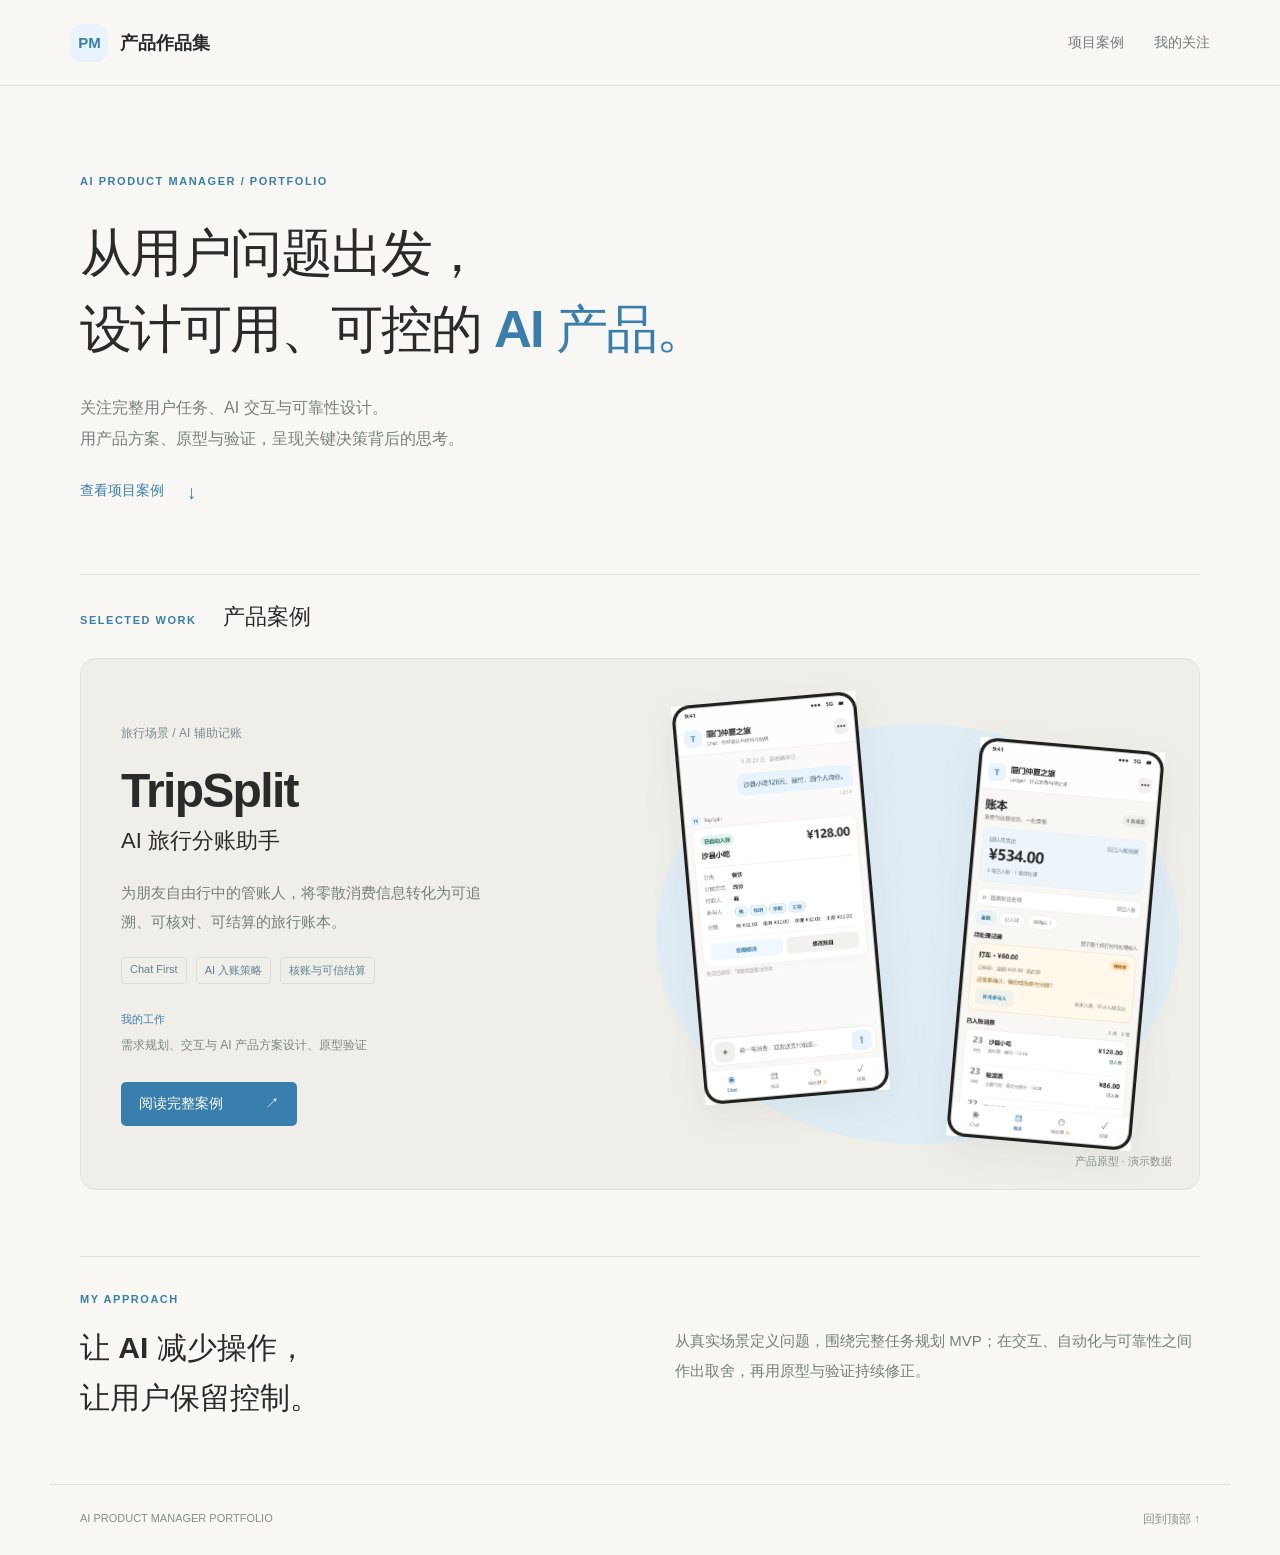
==== index.html @ f9b760fe "Publish AI PM portfolio" ====
<!doctype html>
<html lang="zh-CN">
<head>
  <meta charset="utf-8">
  <meta name="viewport" content="width=device-width,initial-scale=1">
  <meta name="theme-color" content="#f8f7f4">
  <title>AI 产品经理作品集</title>
  <meta name="description" content="围绕用户任务、AI 交互与可靠性设计的产品作品集。阅读 TripSplit 旅行分账项目的完整案例。">
  <link rel="icon" href="data:image/svg+xml,%3Csvg xmlns='http://www.w3.org/2000/svg' viewBox='0 0 48 48'%3E%3Crect width='48' height='48' rx='14' fill='%23e8f3fe'/%3E%3Ctext x='24' y='32' text-anchor='middle' font-family='sans-serif' font-size='20' font-weight='700' fill='%23397fad'%3EPM%3C/text%3E%3C/svg%3E">
  <link rel="stylesheet" href="assets/site.css">
</head>
<body>
  <a class="skip-link" href="#main">跳至内容</a>
  <header class="site-header"><a class="brand" href="./" aria-label="个人作品集首页"><span>PM</span>产品作品集</a><nav aria-label="首页导航"><a href="#projects">项目案例</a><a href="#approach">我的关注</a></nav></header>
  <main id="main">
    <section class="introduction" aria-labelledby="intro-title"><span class="eyebrow">AI PRODUCT MANAGER / PORTFOLIO</span><h1 id="intro-title">从用户问题出发，<br>设计可用、可控的 <em>AI 产品。</em></h1><p>关注完整用户任务、AI 交互与可靠性设计。<br>用产品方案、原型与验证，呈现关键决策背后的思考。</p><a class="text-link" href="#projects">查看项目案例 <span aria-hidden="true">↓</span></a></section>
    <section id="projects" class="projects" aria-labelledby="projects-title"><div class="section-heading"><span class="eyebrow">SELECTED WORK</span><h2 id="projects-title">产品案例</h2></div>
      <article class="project-feature"><div class="project-copy"><span class="project-category">旅行场景 / AI 辅助记账</span><h3>TripSplit</h3><p class="project-subtitle">AI 旅行分账助手</p><p class="project-description">为朋友自由行中的管账人，将零散消费信息转化为可追溯、可核对、可结算的旅行账本。</p><ul class="project-topics" aria-label="案例关注点"><li>Chat First</li><li>AI 入账策略</li><li>核账与可信结算</li></ul><p class="project-role"><span>我的工作</span>需求规划、交互与 AI 产品方案设计、原型验证</p><a class="case-link" href="projects/tripsplit/">阅读完整案例 <span aria-hidden="true">↗</span></a></div>
      <a class="project-visual" href="projects/tripsplit/" aria-label="打开 TripSplit 完整案例"><span class="visual-disc" aria-hidden="true"></span><img class="chat-phone" src="projects/tripsplit/assets/chat-clean.png" width="1170" height="2532" alt="TripSplit Chat 原型：自然语言输入与结构化消费回执" fetchpriority="high"><img class="ledger-phone" src="projects/tripsplit/assets/ledger-clean.png" width="1170" height="2532" alt="TripSplit Ledger 原型：正式消费与待处理记录" fetchpriority="high"><span class="visual-caption">产品原型 · 演示数据</span></a></article>
    </section>
    <section id="approach" class="approach" aria-labelledby="approach-title"><div><span class="eyebrow">MY APPROACH</span><h2 id="approach-title">让 AI 减少操作，<br>让用户保留控制。</h2></div><p>从真实场景定义问题，围绕完整任务规划 MVP；在交互、自动化与可靠性之间作出取舍，再用原型与验证持续修正。</p></section>
  </main>
  <footer><span>AI PRODUCT MANAGER PORTFOLIO</span><a href="#main">回到顶部 ↑</a></footer>
</body>
</html>
---- assets/site.css ----
*{box-sizing:border-box}html{scroll-behavior:smooth;scroll-padding-top:90px}body{margin:0;background:#f8f7f4;color:#292b2a;font-family:Arial,"PingFang SC","Microsoft YaHei",sans-serif;-webkit-font-smoothing:antialiased}a{color:inherit;text-decoration:none}h1,h2,h3,p,ul{margin:0}button,a{-webkit-tap-highlight-color:transparent}a:focus-visible{outline:3px solid #397fad;outline-offset:6px;border-radius:3px}.skip-link{position:fixed;top:10px;left:15px;transform:translateY(-150%);padding:12px;background:#fff;z-index:5}.skip-link:focus{transform:none}.site-header{height:86px;padding:0 5.5%;display:flex;align-items:center;justify-content:space-between;border-bottom:1px solid #dde1d9}.brand{display:flex;align-items:center;gap:12px;font-size:18px;font-weight:600}.brand>span{display:grid;place-items:center;width:38px;height:38px;border-radius:12px;background:#e8f3fe;color:#397fad;font-size:15px}.site-header nav{display:flex;gap:30px;font-size:14px;color:#717d78}main{max-width:1180px;margin:auto;padding:0 30px}.eyebrow{display:block;color:#397fad;font-size:11px;letter-spacing:.14em;font-weight:600;line-height:1.8}.introduction{padding:86px 0 70px}.introduction h1{font-size:clamp(32px,4.1vw,56px);line-height:1.45;font-weight:550;letter-spacing:-.035em;margin-top:23px}.introduction h1 em{white-space:nowrap;font-style:normal;color:#397fad}.introduction>p{font-size:16px;line-height:1.95;color:#74817a;margin-top:25px}.text-link{display:inline-flex;gap:23px;margin-top:28px;font-size:14px;color:#397fad}.text-link span{font-size:19px}.section-heading{display:flex;gap:26px;align-items:baseline;border-top:1px solid #dce1d9;padding-top:27px;margin-bottom:26px}.section-heading h2{font-size:22px;font-weight:550}.project-feature{display:grid;grid-template-columns:1fr 1.05fr;align-items:center;background:#efeee8;border:1px solid #e1e3da;border-radius:16px;overflow:hidden}.project-copy{padding:45px 0 45px 40px;position:relative;z-index:1}.project-category{font-size:12px;color:#778b94}.project-copy h3{font-size:48px;font-weight:600;letter-spacing:-.035em;margin-top:21px}.project-subtitle{font-size:22px;line-height:1.6;margin-top:5px}.project-description{max-width:380px;font-size:15px;line-height:1.95;color:#738078;margin-top:20px}.project-topics{list-style:none;display:flex;gap:9px;flex-wrap:wrap;padding:0;margin-top:21px}.project-topics li{font-size:11px;padding:5px 8px;border:1px solid #d7dfdc;border-radius:4px;color:#5e8194}.project-role{font-size:12px;line-height:1.9;color:#7b877e;margin-top:25px;max-width:350px}.project-role>span{display:block;font-size:11px;color:#397fad;margin-bottom:4px}.case-link{display:inline-flex;align-items:center;gap:42px;padding:13px 18px;border-radius:5px;background:#397fad;color:#fff;font-size:14px;margin-top:25px}.project-visual{position:relative;display:block;height:530px;margin:0 20px 0 30px}.visual-disc{position:absolute;inset:65px 0 45px;border-radius:50%;background:#e0edf4}.project-visual img{position:absolute;object-fit:contain;width:47%;max-width:185px;height:auto;filter:drop-shadow(0 12px 18px #34485413)}.chat-phone{top:39px;left:6%;transform:rotate(-5deg)}.ledger-phone{top:85px;right:6%;transform:rotate(5deg)}.visual-caption{position:absolute;right:7px;bottom:20px;font-size:11px;color:#829089}.approach{display:grid;grid-template-columns:1fr 1fr;align-items:center;gap:70px;margin:66px 0 62px;padding-top:33px;border-top:1px solid #dce1d9}.approach h2{font-size:30px;line-height:1.65;font-weight:550;margin-top:13px}.approach>p{font-size:15px;line-height:2;color:#74817a}footer{max-width:1180px;margin:auto;padding:24px 30px;border-top:1px solid #dce1d9;display:flex;justify-content:space-between;gap:25px;color:#829089;font-size:11px;line-height:1.8}footer>a{font-size:12px}@media(max-width:900px){.introduction{padding-top:65px}.project-copy{padding-left:28px}.project-copy h3{font-size:42px}.project-description{font-size:14px}.project-visual{height:460px;margin-left:20px}.project-visual img{width:49%}.chat-phone{top:60px}.ledger-phone{top:105px}.approach{gap:40px}}@media(max-width:600px){html{scroll-padding-top:25px}.site-header{height:74px;padding:0 22px}.brand{font-size:16px;gap:9px}.brand>span{width:32px;height:32px;font-size:13px;border-radius:10px}.site-header nav{gap:19px;font-size:12px}main{padding:0 22px}.introduction{padding:47px 0 45px}.eyebrow{font-size:10px;letter-spacing:.1em}.introduction h1{font-size:32px;line-height:1.55;margin-top:19px}.introduction>p{font-size:14px;line-height:1.9;margin-top:20px}.introduction>p br{display:none}.text-link{font-size:13px;margin-top:23px}.section-heading{padding-top:23px;margin-bottom:21px;gap:18px}.section-heading h2{font-size:21px}.project-feature{grid-template-columns:1fr}.project-copy{padding:27px 25px 0}.project-category{font-size:11px}.project-copy h3{font-size:40px;margin-top:17px}.project-subtitle{font-size:20px}.project-description{font-size:14px;margin-top:16px;line-height:1.9}.project-topics{gap:7px;margin-top:17px}.project-topics li{font-size:11px;padding:5px 7px}.project-role{font-size:12px;margin-top:19px}.case-link{font-size:13px;padding:12px 16px;margin-top:20px}.project-visual{height:417px;margin:15px 22px 0}.project-visual img{width:47%;max-width:170px}.chat-phone{top:21px;left:6%}.ledger-phone{top:62px;right:6%}.visual-disc{inset:46px 0 40px}.visual-caption{bottom:15px;font-size:11px}.approach{grid-template-columns:1fr;gap:21px;margin:40px 0;padding-top:26px}.approach h2{font-size:25px;margin-top:11px}.approach>p{font-size:14px;line-height:1.95}footer{padding:21px 22px;gap:15px;font-size:10px;flex-wrap:wrap}footer>a{font-size:12px}}@media(max-width:370px){.site-header{padding-inline:18px}.site-header nav{gap:14px}main{padding-inline:18px}.introduction h1{font-size:29px}.project-copy{padding-inline:21px}.project-visual{height:375px;margin-inline:20px}.ledger-phone{top:30px}}@media(prefers-reduced-motion:reduce){html{scroll-behavior:auto}}
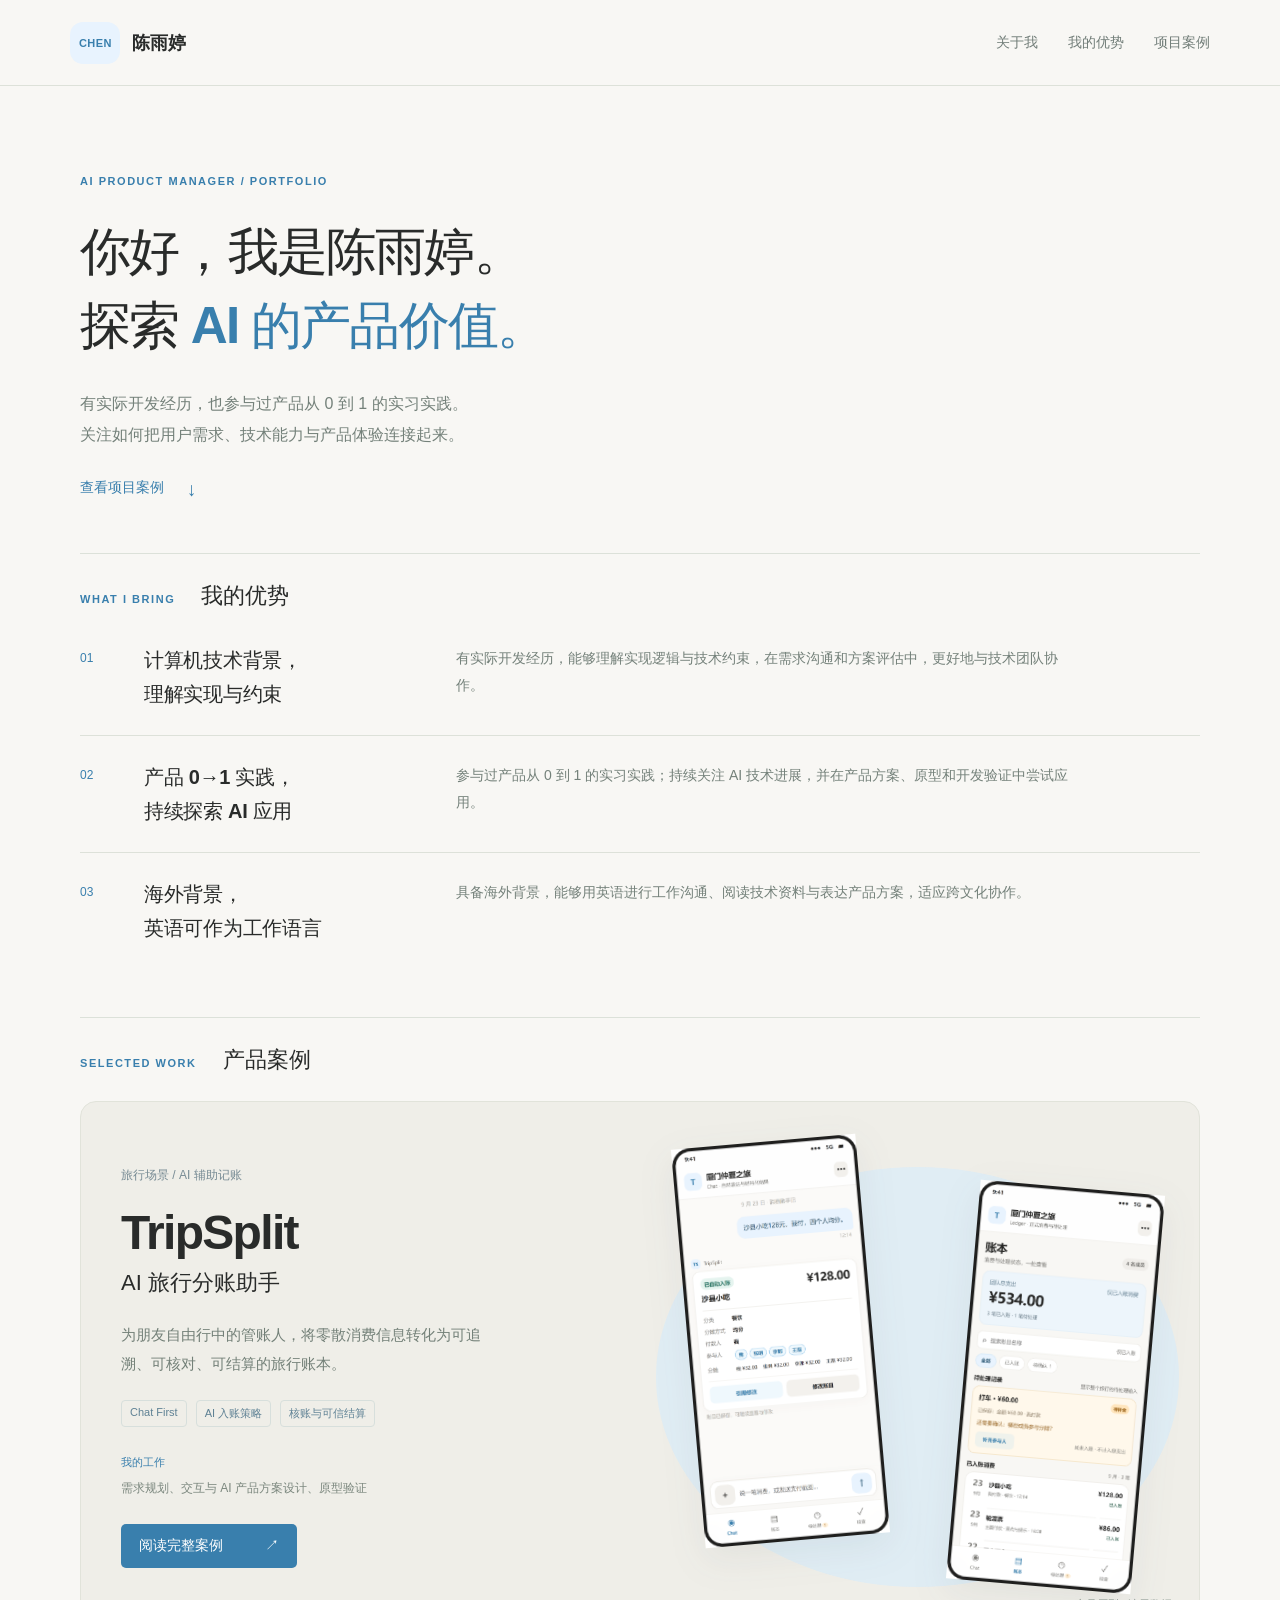
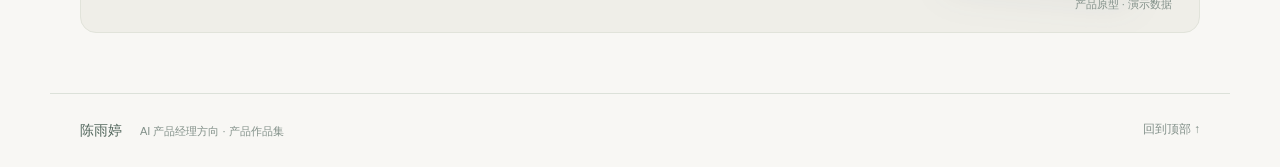
==== commit 4c1fa22a: "Personalize homepage and introduce product strengths" ====
--- a/index.html
+++ b/index.html
@@ -1,25 +1,33 @@
-<!doctype html>
-<html lang="zh-CN">
-<head>
-  <meta charset="utf-8">
-  <meta name="viewport" content="width=device-width,initial-scale=1">
-  <meta name="theme-color" content="#f8f7f4">
-  <title>AI 产品经理作品集</title>
-  <meta name="description" content="围绕用户任务、AI 交互与可靠性设计的产品作品集。阅读 TripSplit 旅行分账项目的完整案例。">
-  <link rel="icon" href="data:image/svg+xml,%3Csvg xmlns='http://www.w3.org/2000/svg' viewBox='0 0 48 48'%3E%3Crect width='48' height='48' rx='14' fill='%23e8f3fe'/%3E%3Ctext x='24' y='32' text-anchor='middle' font-family='sans-serif' font-size='20' font-weight='700' fill='%23397fad'%3EPM%3C/text%3E%3C/svg%3E">
-  <link rel="stylesheet" href="assets/site.css">
-</head>
-<body>
-  <a class="skip-link" href="#main">跳至内容</a>
-  <header class="site-header"><a class="brand" href="./" aria-label="个人作品集首页"><span>PM</span>产品作品集</a><nav aria-label="首页导航"><a href="#projects">项目案例</a><a href="#approach">我的关注</a></nav></header>
-  <main id="main">
-    <section class="introduction" aria-labelledby="intro-title"><span class="eyebrow">AI PRODUCT MANAGER / PORTFOLIO</span><h1 id="intro-title">从用户问题出发，<br>设计可用、可控的 <em>AI 产品。</em></h1><p>关注完整用户任务、AI 交互与可靠性设计。<br>用产品方案、原型与验证，呈现关键决策背后的思考。</p><a class="text-link" href="#projects">查看项目案例 <span aria-hidden="true">↓</span></a></section>
-    <section id="projects" class="projects" aria-labelledby="projects-title"><div class="section-heading"><span class="eyebrow">SELECTED WORK</span><h2 id="projects-title">产品案例</h2></div>
-      <article class="project-feature"><div class="project-copy"><span class="project-category">旅行场景 / AI 辅助记账</span><h3>TripSplit</h3><p class="project-subtitle">AI 旅行分账助手</p><p class="project-description">为朋友自由行中的管账人，将零散消费信息转化为可追溯、可核对、可结算的旅行账本。</p><ul class="project-topics" aria-label="案例关注点"><li>Chat First</li><li>AI 入账策略</li><li>核账与可信结算</li></ul><p class="project-role"><span>我的工作</span>需求规划、交互与 AI 产品方案设计、原型验证</p><a class="case-link" href="projects/tripsplit/">阅读完整案例 <span aria-hidden="true">↗</span></a></div>
-      <a class="project-visual" href="projects/tripsplit/" aria-label="打开 TripSplit 完整案例"><span class="visual-disc" aria-hidden="true"></span><img class="chat-phone" src="projects/tripsplit/assets/chat-clean.png" width="1170" height="2532" alt="TripSplit Chat 原型：自然语言输入与结构化消费回执" fetchpriority="high"><img class="ledger-phone" src="projects/tripsplit/assets/ledger-clean.png" width="1170" height="2532" alt="TripSplit Ledger 原型：正式消费与待处理记录" fetchpriority="high"><span class="visual-caption">产品原型 · 演示数据</span></a></article>
-    </section>
-    <section id="approach" class="approach" aria-labelledby="approach-title"><div><span class="eyebrow">MY APPROACH</span><h2 id="approach-title">让 AI 减少操作，<br>让用户保留控制。</h2></div><p>从真实场景定义问题，围绕完整任务规划 MVP；在交互、自动化与可靠性之间作出取舍，再用原型与验证持续修正。</p></section>
-  </main>
-  <footer><span>AI PRODUCT MANAGER PORTFOLIO</span><a href="#main">回到顶部 ↑</a></footer>
-</body>
-</html>
+<!doctype html>
+<html lang="zh-CN">
+<head>
+  <meta charset="utf-8">
+  <meta name="viewport" content="width=device-width,initial-scale=1">
+  <meta name="theme-color" content="#f8f7f4">
+  <title>陈雨婷｜AI 产品经理作品集</title>
+  <meta name="description" content="陈雨婷的 AI 产品经理作品集：计算机技术背景、产品从 0 到 1 的实习实践与英语工作能力。阅读 TripSplit 完整产品案例。">
+  <link rel="icon" href="data:image/svg+xml,%3Csvg xmlns='http://www.w3.org/2000/svg' viewBox='0 0 48 48'%3E%3Crect width='48' height='48' rx='14' fill='%23e8f3fe'/%3E%3Ctext x='24' y='32' text-anchor='middle' font-family='sans-serif' font-size='12' font-weight='700' fill='%23397fad'%3ECHEN%3C/text%3E%3C/svg%3E">
+  <link rel="stylesheet" href="assets/site.css">
+</head>
+<body>
+  <a class="skip-link" href="#main">跳至内容</a>
+  <header class="site-header"><a class="brand" href="./" aria-label="陈雨婷的个人作品集首页"><span>CHEN</span>陈雨婷</a><nav aria-label="首页导航"><a href="#about">关于我</a><a href="#strengths">我的优势</a><a href="#projects">项目案例</a></nav></header>
+  <main id="main">
+    <section id="about" class="introduction" aria-labelledby="intro-title"><span class="eyebrow">AI PRODUCT MANAGER / PORTFOLIO</span><h1 id="intro-title">你好，我是陈雨婷。<br>探索 <em>AI 的产品价值。</em></h1><p>有实际开发经历，也参与过产品从 0 到 1 的实习实践。<br>关注如何把用户需求、技术能力与产品体验连接起来。</p><a class="text-link" href="#projects">查看项目案例 <span aria-hidden="true">↓</span></a></section>
+    <section id="strengths" class="strengths" aria-labelledby="strengths-title">
+      <div class="section-heading"><span class="eyebrow">WHAT I BRING</span><h2 id="strengths-title">我的优势</h2></div>
+      <ol class="strength-list">
+        <li><span class="strength-number">01</span><h3>计算机技术背景，<br>理解实现与约束</h3><p>有实际开发经历，能够理解实现逻辑与技术约束，在需求沟通和方案评估中，更好地与技术团队协作。</p></li>
+        <li><span class="strength-number">02</span><h3>产品 0→1 实践，<br>持续探索 AI 应用</h3><p>参与过产品从 0 到 1 的实习实践；持续关注 AI 技术进展，并在产品方案、原型和开发验证中尝试应用。</p></li>
+        <li><span class="strength-number">03</span><h3>海外背景，<br>英语可作为工作语言</h3><p>具备海外背景，能够用英语进行工作沟通、阅读技术资料与表达产品方案，适应跨文化协作。</p></li>
+      </ol>
+    </section>
+    <section id="projects" class="projects" aria-labelledby="projects-title"><div class="section-heading"><span class="eyebrow">SELECTED WORK</span><h2 id="projects-title">产品案例</h2></div>
+      <article class="project-feature"><div class="project-copy"><span class="project-category">旅行场景 / AI 辅助记账</span><h3>TripSplit</h3><p class="project-subtitle">AI 旅行分账助手</p><p class="project-description">为朋友自由行中的管账人，将零散消费信息转化为可追溯、可核对、可结算的旅行账本。</p><ul class="project-topics" aria-label="案例关注点"><li>Chat First</li><li>AI 入账策略</li><li>核账与可信结算</li></ul><p class="project-role"><span>我的工作</span>需求规划、交互与 AI 产品方案设计、原型验证</p><a class="case-link" href="projects/tripsplit/">阅读完整案例 <span aria-hidden="true">↗</span></a></div>
+      <a class="project-visual" href="projects/tripsplit/" aria-label="打开 TripSplit 完整案例"><span class="visual-disc" aria-hidden="true"></span><img class="chat-phone" src="projects/tripsplit/assets/chat-clean.png" width="1170" height="2532" alt="TripSplit Chat 原型：自然语言输入与结构化消费回执" fetchpriority="high"><img class="ledger-phone" src="projects/tripsplit/assets/ledger-clean.png" width="1170" height="2532" alt="TripSplit Ledger 原型：正式消费与待处理记录" fetchpriority="high"><span class="visual-caption">产品原型 · 演示数据</span></a></article>
+    </section>
+
+  </main>
+  <footer class="site-footer"><div class="footer-identity"><strong>陈雨婷</strong><span>AI 产品经理方向 · 产品作品集</span></div><a href="#main">回到顶部 ↑</a></footer>
+</body>
+</html>
--- a/assets/site.css
+++ b/assets/site.css
@@ -1 +1,40 @@
-*{box-sizing:border-box}html{scroll-behavior:smooth;scroll-padding-top:90px}body{margin:0;background:#f8f7f4;color:#292b2a;font-family:Arial,"PingFang SC","Microsoft YaHei",sans-serif;-webkit-font-smoothing:antialiased}a{color:inherit;text-decoration:none}h1,h2,h3,p,ul{margin:0}button,a{-webkit-tap-highlight-color:transparent}a:focus-visible{outline:3px solid #397fad;outline-offset:6px;border-radius:3px}.skip-link{position:fixed;top:10px;left:15px;transform:translateY(-150%);padding:12px;background:#fff;z-index:5}.skip-link:focus{transform:none}.site-header{height:86px;padding:0 5.5%;display:flex;align-items:center;justify-content:space-between;border-bottom:1px solid #dde1d9}.brand{display:flex;align-items:center;gap:12px;font-size:18px;font-weight:600}.brand>span{display:grid;place-items:center;width:38px;height:38px;border-radius:12px;background:#e8f3fe;color:#397fad;font-size:15px}.site-header nav{display:flex;gap:30px;font-size:14px;color:#717d78}main{max-width:1180px;margin:auto;padding:0 30px}.eyebrow{display:block;color:#397fad;font-size:11px;letter-spacing:.14em;font-weight:600;line-height:1.8}.introduction{padding:86px 0 70px}.introduction h1{font-size:clamp(32px,4.1vw,56px);line-height:1.45;font-weight:550;letter-spacing:-.035em;margin-top:23px}.introduction h1 em{white-space:nowrap;font-style:normal;color:#397fad}.introduction>p{font-size:16px;line-height:1.95;color:#74817a;margin-top:25px}.text-link{display:inline-flex;gap:23px;margin-top:28px;font-size:14px;color:#397fad}.text-link span{font-size:19px}.section-heading{display:flex;gap:26px;align-items:baseline;border-top:1px solid #dce1d9;padding-top:27px;margin-bottom:26px}.section-heading h2{font-size:22px;font-weight:550}.project-feature{display:grid;grid-template-columns:1fr 1.05fr;align-items:center;background:#efeee8;border:1px solid #e1e3da;border-radius:16px;overflow:hidden}.project-copy{padding:45px 0 45px 40px;position:relative;z-index:1}.project-category{font-size:12px;color:#778b94}.project-copy h3{font-size:48px;font-weight:600;letter-spacing:-.035em;margin-top:21px}.project-subtitle{font-size:22px;line-height:1.6;margin-top:5px}.project-description{max-width:380px;font-size:15px;line-height:1.95;color:#738078;margin-top:20px}.project-topics{list-style:none;display:flex;gap:9px;flex-wrap:wrap;padding:0;margin-top:21px}.project-topics li{font-size:11px;padding:5px 8px;border:1px solid #d7dfdc;border-radius:4px;color:#5e8194}.project-role{font-size:12px;line-height:1.9;color:#7b877e;margin-top:25px;max-width:350px}.project-role>span{display:block;font-size:11px;color:#397fad;margin-bottom:4px}.case-link{display:inline-flex;align-items:center;gap:42px;padding:13px 18px;border-radius:5px;background:#397fad;color:#fff;font-size:14px;margin-top:25px}.project-visual{position:relative;display:block;height:530px;margin:0 20px 0 30px}.visual-disc{position:absolute;inset:65px 0 45px;border-radius:50%;background:#e0edf4}.project-visual img{position:absolute;object-fit:contain;width:47%;max-width:185px;height:auto;filter:drop-shadow(0 12px 18px #34485413)}.chat-phone{top:39px;left:6%;transform:rotate(-5deg)}.ledger-phone{top:85px;right:6%;transform:rotate(5deg)}.visual-caption{position:absolute;right:7px;bottom:20px;font-size:11px;color:#829089}.approach{display:grid;grid-template-columns:1fr 1fr;align-items:center;gap:70px;margin:66px 0 62px;padding-top:33px;border-top:1px solid #dce1d9}.approach h2{font-size:30px;line-height:1.65;font-weight:550;margin-top:13px}.approach>p{font-size:15px;line-height:2;color:#74817a}footer{max-width:1180px;margin:auto;padding:24px 30px;border-top:1px solid #dce1d9;display:flex;justify-content:space-between;gap:25px;color:#829089;font-size:11px;line-height:1.8}footer>a{font-size:12px}@media(max-width:900px){.introduction{padding-top:65px}.project-copy{padding-left:28px}.project-copy h3{font-size:42px}.project-description{font-size:14px}.project-visual{height:460px;margin-left:20px}.project-visual img{width:49%}.chat-phone{top:60px}.ledger-phone{top:105px}.approach{gap:40px}}@media(max-width:600px){html{scroll-padding-top:25px}.site-header{height:74px;padding:0 22px}.brand{font-size:16px;gap:9px}.brand>span{width:32px;height:32px;font-size:13px;border-radius:10px}.site-header nav{gap:19px;font-size:12px}main{padding:0 22px}.introduction{padding:47px 0 45px}.eyebrow{font-size:10px;letter-spacing:.1em}.introduction h1{font-size:32px;line-height:1.55;margin-top:19px}.introduction>p{font-size:14px;line-height:1.9;margin-top:20px}.introduction>p br{display:none}.text-link{font-size:13px;margin-top:23px}.section-heading{padding-top:23px;margin-bottom:21px;gap:18px}.section-heading h2{font-size:21px}.project-feature{grid-template-columns:1fr}.project-copy{padding:27px 25px 0}.project-category{font-size:11px}.project-copy h3{font-size:40px;margin-top:17px}.project-subtitle{font-size:20px}.project-description{font-size:14px;margin-top:16px;line-height:1.9}.project-topics{gap:7px;margin-top:17px}.project-topics li{font-size:11px;padding:5px 7px}.project-role{font-size:12px;margin-top:19px}.case-link{font-size:13px;padding:12px 16px;margin-top:20px}.project-visual{height:417px;margin:15px 22px 0}.project-visual img{width:47%;max-width:170px}.chat-phone{top:21px;left:6%}.ledger-phone{top:62px;right:6%}.visual-disc{inset:46px 0 40px}.visual-caption{bottom:15px;font-size:11px}.approach{grid-template-columns:1fr;gap:21px;margin:40px 0;padding-top:26px}.approach h2{font-size:25px;margin-top:11px}.approach>p{font-size:14px;line-height:1.95}footer{padding:21px 22px;gap:15px;font-size:10px;flex-wrap:wrap}footer>a{font-size:12px}}@media(max-width:370px){.site-header{padding-inline:18px}.site-header nav{gap:14px}main{padding-inline:18px}.introduction h1{font-size:29px}.project-copy{padding-inline:21px}.project-visual{height:375px;margin-inline:20px}.ledger-phone{top:30px}}@media(prefers-reduced-motion:reduce){html{scroll-behavior:auto}}
+*{box-sizing:border-box}html{scroll-behavior:smooth;scroll-padding-top:90px}body{margin:0;background:#f8f7f4;color:#292b2a;font-family:Arial,"PingFang SC","Microsoft YaHei",sans-serif;-webkit-font-smoothing:antialiased}a{color:inherit;text-decoration:none}h1,h2,h3,p,ul{margin:0}button,a{-webkit-tap-highlight-color:transparent}a:focus-visible{outline:3px solid #397fad;outline-offset:6px;border-radius:3px}.skip-link{position:fixed;top:10px;left:15px;transform:translateY(-150%);padding:12px;background:#fff;z-index:5}.skip-link:focus{transform:none}.site-header{height:86px;padding:0 5.5%;display:flex;align-items:center;justify-content:space-between;border-bottom:1px solid #dde1d9}.brand{display:flex;align-items:center;gap:12px;font-size:18px;font-weight:600}.brand>span{display:grid;place-items:center;width:38px;height:38px;border-radius:12px;background:#e8f3fe;color:#397fad;font-size:15px}.site-header nav{display:flex;gap:30px;font-size:14px;color:#717d78}main{max-width:1180px;margin:auto;padding:0 30px}.eyebrow{display:block;color:#397fad;font-size:11px;letter-spacing:.14em;font-weight:600;line-height:1.8}.introduction{padding:86px 0 70px}.introduction h1{font-size:clamp(32px,4.1vw,56px);line-height:1.45;font-weight:550;letter-spacing:-.035em;margin-top:23px}.introduction h1 em{white-space:nowrap;font-style:normal;color:#397fad}.introduction>p{font-size:16px;line-height:1.95;color:#74817a;margin-top:25px}.text-link{display:inline-flex;gap:23px;margin-top:28px;font-size:14px;color:#397fad}.text-link span{font-size:19px}.section-heading{display:flex;gap:26px;align-items:baseline;border-top:1px solid #dce1d9;padding-top:27px;margin-bottom:26px}.section-heading h2{font-size:22px;font-weight:550}.project-feature{display:grid;grid-template-columns:1fr 1.05fr;align-items:center;background:#efeee8;border:1px solid #e1e3da;border-radius:16px;overflow:hidden}.project-copy{padding:45px 0 45px 40px;position:relative;z-index:1}.project-category{font-size:12px;color:#778b94}.project-copy h3{font-size:48px;font-weight:600;letter-spacing:-.035em;margin-top:21px}.project-subtitle{font-size:22px;line-height:1.6;margin-top:5px}.project-description{max-width:380px;font-size:15px;line-height:1.95;color:#738078;margin-top:20px}.project-topics{list-style:none;display:flex;gap:9px;flex-wrap:wrap;padding:0;margin-top:21px}.project-topics li{font-size:11px;padding:5px 8px;border:1px solid #d7dfdc;border-radius:4px;color:#5e8194}.project-role{font-size:12px;line-height:1.9;color:#7b877e;margin-top:25px;max-width:350px}.project-role>span{display:block;font-size:11px;color:#397fad;margin-bottom:4px}.case-link{display:inline-flex;align-items:center;gap:42px;padding:13px 18px;border-radius:5px;background:#397fad;color:#fff;font-size:14px;margin-top:25px}.project-visual{position:relative;display:block;height:530px;margin:0 20px 0 30px}.visual-disc{position:absolute;inset:65px 0 45px;border-radius:50%;background:#e0edf4}.project-visual img{position:absolute;object-fit:contain;width:47%;max-width:185px;height:auto;filter:drop-shadow(0 12px 18px #34485413)}.chat-phone{top:39px;left:6%;transform:rotate(-5deg)}.ledger-phone{top:85px;right:6%;transform:rotate(5deg)}.visual-caption{position:absolute;right:7px;bottom:20px;font-size:11px;color:#829089}footer{max-width:1180px;margin:auto;padding:24px 30px;border-top:1px solid #dce1d9;display:flex;justify-content:space-between;gap:25px;color:#829089;font-size:11px;line-height:1.8}footer>a{font-size:12px}@media(max-width:900px){.introduction{padding-top:65px}.project-copy{padding-left:28px}.project-copy h3{font-size:42px}.project-description{font-size:14px}.project-visual{height:460px;margin-left:20px}.project-visual img{width:49%}.chat-phone{top:60px}.ledger-phone{top:105px}}@media(max-width:600px){html{scroll-padding-top:25px}.site-header{height:74px;padding:0 22px}.brand{font-size:16px;gap:9px}.brand>span{width:32px;height:32px;font-size:13px;border-radius:10px}.site-header nav{gap:19px;font-size:12px}main{padding:0 22px}.introduction{padding:47px 0 45px}.eyebrow{font-size:10px;letter-spacing:.1em}.introduction h1{font-size:32px;line-height:1.55;margin-top:19px}.introduction>p{font-size:14px;line-height:1.9;margin-top:20px}.introduction>p br{display:none}.text-link{font-size:13px;margin-top:23px}.section-heading{padding-top:23px;margin-bottom:21px;gap:18px}.section-heading h2{font-size:21px}.project-feature{grid-template-columns:1fr}.project-copy{padding:27px 25px 0}.project-category{font-size:11px}.project-copy h3{font-size:40px;margin-top:17px}.project-subtitle{font-size:20px}.project-description{font-size:14px;margin-top:16px;line-height:1.9}.project-topics{gap:7px;margin-top:17px}.project-topics li{font-size:11px;padding:5px 7px}.project-role{font-size:12px;margin-top:19px}.case-link{font-size:13px;padding:12px 16px;margin-top:20px}.project-visual{height:417px;margin:15px 22px 0}.project-visual img{width:47%;max-width:170px}.chat-phone{top:21px;left:6%}.ledger-phone{top:62px;right:6%}.visual-disc{inset:46px 0 40px}.visual-caption{bottom:15px;font-size:11px}footer{padding:21px 22px;gap:15px;font-size:10px;flex-wrap:wrap}footer>a{font-size:12px}}@media(max-width:370px){.site-header{padding-inline:18px}.site-header nav{gap:14px}main{padding-inline:18px}.introduction h1{font-size:29px}.project-copy{padding-inline:21px}.project-visual{height:375px;margin-inline:20px}.ledger-phone{top:30px}}@media(prefers-reduced-motion:reduce){html{scroll-behavior:auto}}
+
+/* Personal introduction: resume facts are supplied by the portfolio owner. */
+.brand>span{width:50px;height:42px;font-size:11px;letter-spacing:.035em;border-radius:13px}
+.introduction{padding-bottom:52px}
+.introduction h1{font-size:clamp(32px,4vw,54px)}
+.strengths{margin-bottom:48px}
+.strengths .section-heading{margin-bottom:8px}
+.strength-list{list-style:none;margin:0;padding:0}
+.strength-list li{display:grid;grid-template-columns:42px 290px 1fr;gap:22px;align-items:start;padding:24px 0;border-bottom:1px solid #dde1d9}
+.strength-list li:last-child{border-bottom:0}
+.strength-number{font-size:12px;line-height:2;color:#397fad;padding-top:3px}
+.strength-list h3{font-size:20px;line-height:1.7;font-weight:550;letter-spacing:-.015em}
+.strength-list p{font-size:14px;line-height:1.95;color:#74817a;max-width:620px;padding-top:2px}
+.site-footer{margin-top:60px;align-items:center}
+.footer-identity{display:flex;gap:18px;align-items:baseline}
+.footer-identity strong{font-size:14px;font-weight:550;color:#52665c}
+.footer-identity>span{font-size:11px}
+@media(max-width:900px){.strength-list li{grid-template-columns:30px 240px 1fr;gap:18px}.strength-list h3{font-size:19px}}
+@media(max-width:600px){
+ .site-header{padding-inline:22px;gap:16px}
+ .brand{gap:9px;font-size:16px;white-space:nowrap}
+ .brand>span{width:45px;height:36px;font-size:10px;border-radius:11px}
+ .site-header nav{gap:15px;font-size:12px;white-space:nowrap}
+ .introduction{padding:44px 0 37px}
+ .introduction h1{font-size:30px;line-height:1.6}
+ .introduction>p{font-size:14px;line-height:1.9}
+ .strengths{margin-bottom:34px}
+ .strengths .section-heading{margin-bottom:3px}
+ .strength-list li{grid-template-columns:25px 1fr;gap:6px 13px;padding:21px 0}
+ .strength-number{grid-row:span 2;font-size:12px;padding-top:2px}
+ .strength-list h3{font-size:19px;line-height:1.65}
+ .strength-list h3 br{display:none}
+ .strength-list p{grid-column:2;font-size:14px;line-height:1.9;padding:0;max-width:none}
+ .site-footer{margin-top:40px;gap:15px}
+ .footer-identity{display:flex;flex-direction:column;gap:5px}
+ .footer-identity strong{font-size:14px}
+ .footer-identity>span{font-size:11px}
+}
+@media(max-width:370px){.site-header{padding-inline:18px;gap:12px}.site-header nav{gap:12px}.brand{font-size:15px;gap:7px}.brand>span{width:42px}.introduction h1{font-size:28px}.strength-list li{gap:6px 11px}}
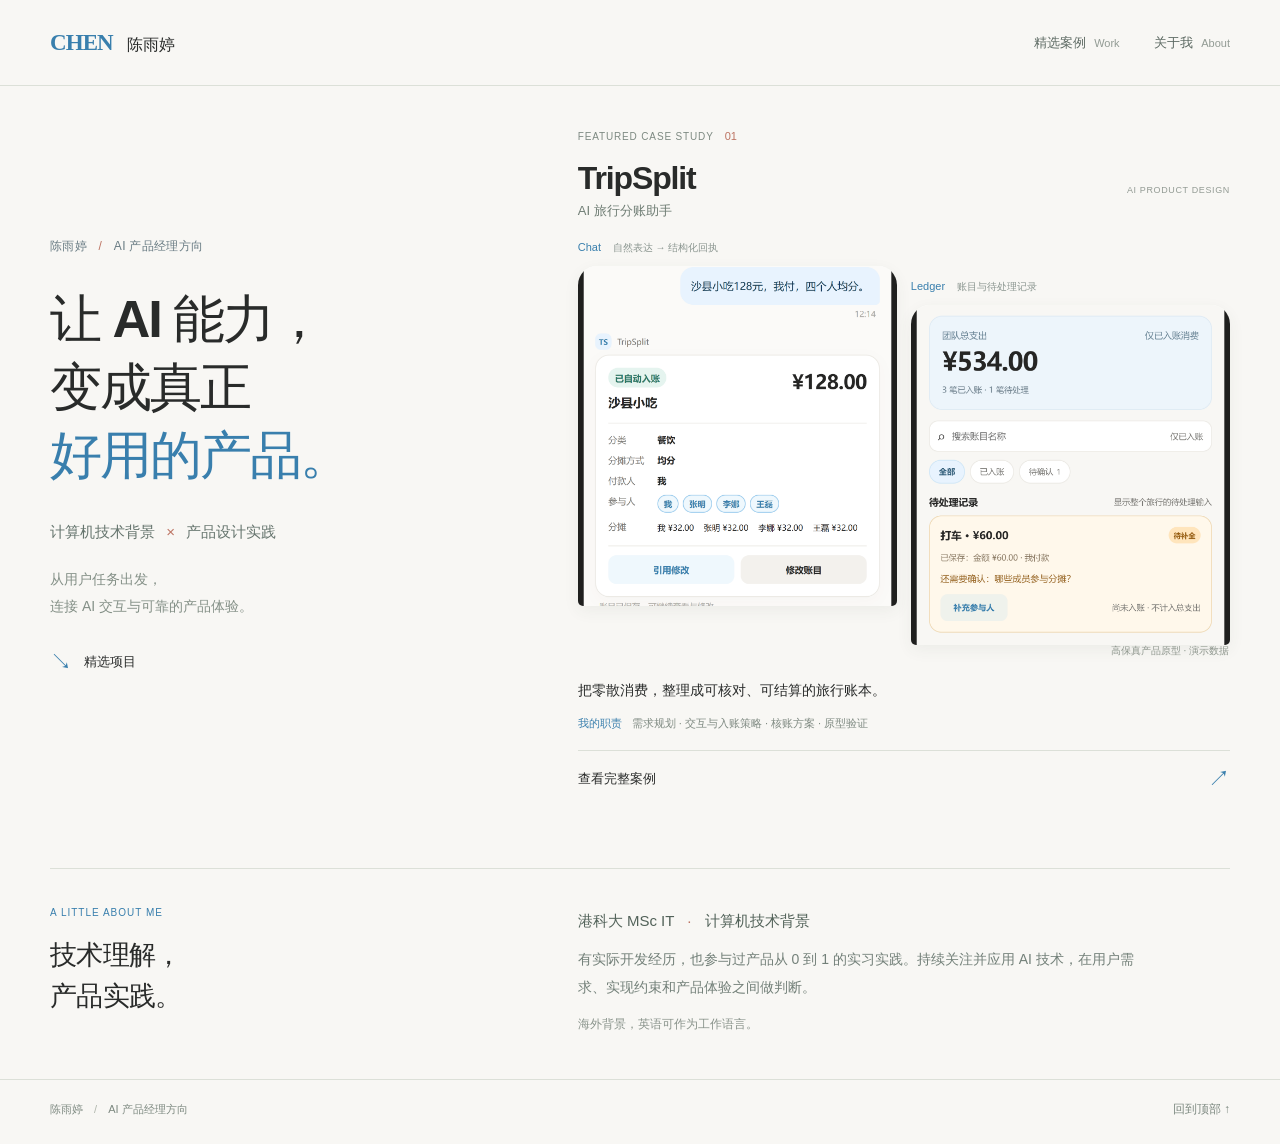
==== commit fa7521ac: "Lead portfolio with product work and simplify project navigation" ====
--- a/index.html
+++ b/index.html
@@ -5,29 +5,32 @@
   <meta name="viewport" content="width=device-width,initial-scale=1">
   <meta name="theme-color" content="#f8f7f4">
   <title>陈雨婷｜AI 产品经理作品集</title>
-  <meta name="description" content="陈雨婷的 AI 产品经理作品集：计算机技术背景、产品从 0 到 1 的实习实践与英语工作能力。阅读 TripSplit 完整产品案例。">
-  <link rel="icon" href="data:image/svg+xml,%3Csvg xmlns='http://www.w3.org/2000/svg' viewBox='0 0 48 48'%3E%3Crect width='48' height='48' rx='14' fill='%23e8f3fe'/%3E%3Ctext x='24' y='32' text-anchor='middle' font-family='sans-serif' font-size='12' font-weight='700' fill='%23397fad'%3ECHEN%3C/text%3E%3C/svg%3E">
+  <meta name="description" content="陈雨婷的 AI 产品经理作品集。计算机技术背景与产品设计实践，关注 AI 交互及可靠性设计。阅读 TripSplit 完整案例。">
+  <link rel="icon" href="data:image/svg+xml,%3Csvg xmlns='http://www.w3.org/2000/svg' viewBox='0 0 48 48'%3E%3Crect width='48' height='48' rx='12' fill='%23e8f3fe'/%3E%3Ctext x='24' y='29' text-anchor='middle' font-family='sans-serif' font-size='11' font-weight='700' fill='%23397fad'%3ECHEN%3C/text%3E%3C/svg%3E">
   <link rel="stylesheet" href="assets/site.css">
 </head>
 <body>
   <a class="skip-link" href="#main">跳至内容</a>
-  <header class="site-header"><a class="brand" href="./" aria-label="陈雨婷的个人作品集首页"><span>CHEN</span>陈雨婷</a><nav aria-label="首页导航"><a href="#about">关于我</a><a href="#strengths">我的优势</a><a href="#projects">项目案例</a></nav></header>
+  <header class="site-header"><a class="signature" href="./" aria-label="陈雨婷的作品集首页"><span class="signature-mark">CHEN</span><span>陈雨婷</span></a><nav aria-label="首页导航"><a href="#projects">精选案例 <span>Work</span></a><a href="#about">关于我 <span>About</span></a></nav></header>
   <main id="main">
-    <section id="about" class="introduction" aria-labelledby="intro-title"><span class="eyebrow">AI PRODUCT MANAGER / PORTFOLIO</span><h1 id="intro-title">你好，我是陈雨婷。<br>探索 <em>AI 的产品价值。</em></h1><p>有实际开发经历，也参与过产品从 0 到 1 的实习实践。<br>关注如何把用户需求、技术能力与产品体验连接起来。</p><a class="text-link" href="#projects">查看项目案例 <span aria-hidden="true">↓</span></a></section>
-    <section id="strengths" class="strengths" aria-labelledby="strengths-title">
-      <div class="section-heading"><span class="eyebrow">WHAT I BRING</span><h2 id="strengths-title">我的优势</h2></div>
-      <ol class="strength-list">
-        <li><span class="strength-number">01</span><h3>计算机技术背景，<br>理解实现与约束</h3><p>有实际开发经历，能够理解实现逻辑与技术约束，在需求沟通和方案评估中，更好地与技术团队协作。</p></li>
-        <li><span class="strength-number">02</span><h3>产品 0→1 实践，<br>持续探索 AI 应用</h3><p>参与过产品从 0 到 1 的实习实践；持续关注 AI 技术进展，并在产品方案、原型和开发验证中尝试应用。</p></li>
-        <li><span class="strength-number">03</span><h3>海外背景，<br>英语可作为工作语言</h3><p>具备海外背景，能够用英语进行工作沟通、阅读技术资料与表达产品方案，适应跨文化协作。</p></li>
-      </ol>
+    <section class="opening" aria-label="个人定位与精选项目">
+      <div class="position"><p class="identity">陈雨婷 <span>/</span> AI 产品经理方向</p><h1>让 AI 能力，<br>变成真正<br><em>好用的产品。</em></h1><p class="foundation">计算机技术背景 <span>×</span> 产品设计实践</p><p class="position-note">从用户任务出发，<br>连接 AI 交互与可靠的产品体验。</p><a class="work-jump" href="#projects"><span aria-hidden="true">↘</span> 精选项目</a></div>
+      <article id="projects" class="featured" aria-labelledby="project-title">
+        <div class="feature-label"><span>FEATURED CASE STUDY</span><b>01</b></div>
+        <div class="project-heading"><div><h2 id="project-title">TripSplit</h2><p>AI 旅行分账助手</p></div><span class="project-field">AI PRODUCT DESIGN</span></div>
+        <a class="prototype-composition" href="projects/tripsplit/" aria-label="查看 TripSplit 完整案例：Chat 与 Ledger 产品原型">
+          <figure class="chat-study"><figcaption><span>Chat</span> 自然表达 → 结构化回执</figcaption><div class="screen-window chat-window"><img src="projects/tripsplit/assets/chat-clean.png" width="1170" height="2532" alt="Chat 高保真原型：沙县小吃128元自然语言输入，生成四人均分回执与修改入口" fetchpriority="high"></div></figure>
+          <figure class="ledger-study"><figcaption><span>Ledger</span> 账目与待处理记录</figcaption><div class="screen-window ledger-window"><img src="projects/tripsplit/assets/ledger-clean.png" width="1170" height="2532" alt="Ledger 高保真原型：正式支出534元，打车60元待补全且不计入余额" fetchpriority="high"></div></figure>
+          <span class="prototype-note">高保真产品原型 · 演示数据</span>
+        </a>
+        <p class="mobile-prototype-note">左右滑动查看 Chat / Ledger · 演示数据</p>
+        <p class="project-task">把零散消费，整理成可核对、可结算的旅行账本。</p>
+        <p class="project-role"><span>我的职责</span>需求规划 · 交互与入账策略 · 核账方案 · 原型验证</p>
+        <a class="case-link" href="projects/tripsplit/"><span>查看完整案例</span><span aria-hidden="true">↗</span></a>
+      </article>
     </section>
-    <section id="projects" class="projects" aria-labelledby="projects-title"><div class="section-heading"><span class="eyebrow">SELECTED WORK</span><h2 id="projects-title">产品案例</h2></div>
-      <article class="project-feature"><div class="project-copy"><span class="project-category">旅行场景 / AI 辅助记账</span><h3>TripSplit</h3><p class="project-subtitle">AI 旅行分账助手</p><p class="project-description">为朋友自由行中的管账人，将零散消费信息转化为可追溯、可核对、可结算的旅行账本。</p><ul class="project-topics" aria-label="案例关注点"><li>Chat First</li><li>AI 入账策略</li><li>核账与可信结算</li></ul><p class="project-role"><span>我的工作</span>需求规划、交互与 AI 产品方案设计、原型验证</p><a class="case-link" href="projects/tripsplit/">阅读完整案例 <span aria-hidden="true">↗</span></a></div>
-      <a class="project-visual" href="projects/tripsplit/" aria-label="打开 TripSplit 完整案例"><span class="visual-disc" aria-hidden="true"></span><img class="chat-phone" src="projects/tripsplit/assets/chat-clean.png" width="1170" height="2532" alt="TripSplit Chat 原型：自然语言输入与结构化消费回执" fetchpriority="high"><img class="ledger-phone" src="projects/tripsplit/assets/ledger-clean.png" width="1170" height="2532" alt="TripSplit Ledger 原型：正式消费与待处理记录" fetchpriority="high"><span class="visual-caption">产品原型 · 演示数据</span></a></article>
-    </section>
-
+    <section id="about" class="about" aria-labelledby="about-title"><div class="about-heading"><span class="eyebrow">A LITTLE ABOUT ME</span><h2 id="about-title">技术理解，<br>产品实践。</h2></div><div class="about-copy"><p class="about-lead">港科大 MSc IT <span>·</span> 计算机技术背景</p><p>有实际开发经历，也参与过产品从 0 到 1 的实习实践。持续关注并应用 AI 技术，在用户需求、实现约束和产品体验之间做判断。</p><p class="about-language">海外背景，英语可作为工作语言。</p></div></section>
   </main>
-  <footer class="site-footer"><div class="footer-identity"><strong>陈雨婷</strong><span>AI 产品经理方向 · 产品作品集</span></div><a href="#main">回到顶部 ↑</a></footer>
+  <footer><span>陈雨婷 <span class="footer-divider">/</span> AI 产品经理方向</span><a href="#main">回到顶部 ↑</a></footer>
 </body>
 </html>
--- a/assets/site.css
+++ b/assets/site.css
@@ -1,40 +1,39 @@
-*{box-sizing:border-box}html{scroll-behavior:smooth;scroll-padding-top:90px}body{margin:0;background:#f8f7f4;color:#292b2a;font-family:Arial,"PingFang SC","Microsoft YaHei",sans-serif;-webkit-font-smoothing:antialiased}a{color:inherit;text-decoration:none}h1,h2,h3,p,ul{margin:0}button,a{-webkit-tap-highlight-color:transparent}a:focus-visible{outline:3px solid #397fad;outline-offset:6px;border-radius:3px}.skip-link{position:fixed;top:10px;left:15px;transform:translateY(-150%);padding:12px;background:#fff;z-index:5}.skip-link:focus{transform:none}.site-header{height:86px;padding:0 5.5%;display:flex;align-items:center;justify-content:space-between;border-bottom:1px solid #dde1d9}.brand{display:flex;align-items:center;gap:12px;font-size:18px;font-weight:600}.brand>span{display:grid;place-items:center;width:38px;height:38px;border-radius:12px;background:#e8f3fe;color:#397fad;font-size:15px}.site-header nav{display:flex;gap:30px;font-size:14px;color:#717d78}main{max-width:1180px;margin:auto;padding:0 30px}.eyebrow{display:block;color:#397fad;font-size:11px;letter-spacing:.14em;font-weight:600;line-height:1.8}.introduction{padding:86px 0 70px}.introduction h1{font-size:clamp(32px,4.1vw,56px);line-height:1.45;font-weight:550;letter-spacing:-.035em;margin-top:23px}.introduction h1 em{white-space:nowrap;font-style:normal;color:#397fad}.introduction>p{font-size:16px;line-height:1.95;color:#74817a;margin-top:25px}.text-link{display:inline-flex;gap:23px;margin-top:28px;font-size:14px;color:#397fad}.text-link span{font-size:19px}.section-heading{display:flex;gap:26px;align-items:baseline;border-top:1px solid #dce1d9;padding-top:27px;margin-bottom:26px}.section-heading h2{font-size:22px;font-weight:550}.project-feature{display:grid;grid-template-columns:1fr 1.05fr;align-items:center;background:#efeee8;border:1px solid #e1e3da;border-radius:16px;overflow:hidden}.project-copy{padding:45px 0 45px 40px;position:relative;z-index:1}.project-category{font-size:12px;color:#778b94}.project-copy h3{font-size:48px;font-weight:600;letter-spacing:-.035em;margin-top:21px}.project-subtitle{font-size:22px;line-height:1.6;margin-top:5px}.project-description{max-width:380px;font-size:15px;line-height:1.95;color:#738078;margin-top:20px}.project-topics{list-style:none;display:flex;gap:9px;flex-wrap:wrap;padding:0;margin-top:21px}.project-topics li{font-size:11px;padding:5px 8px;border:1px solid #d7dfdc;border-radius:4px;color:#5e8194}.project-role{font-size:12px;line-height:1.9;color:#7b877e;margin-top:25px;max-width:350px}.project-role>span{display:block;font-size:11px;color:#397fad;margin-bottom:4px}.case-link{display:inline-flex;align-items:center;gap:42px;padding:13px 18px;border-radius:5px;background:#397fad;color:#fff;font-size:14px;margin-top:25px}.project-visual{position:relative;display:block;height:530px;margin:0 20px 0 30px}.visual-disc{position:absolute;inset:65px 0 45px;border-radius:50%;background:#e0edf4}.project-visual img{position:absolute;object-fit:contain;width:47%;max-width:185px;height:auto;filter:drop-shadow(0 12px 18px #34485413)}.chat-phone{top:39px;left:6%;transform:rotate(-5deg)}.ledger-phone{top:85px;right:6%;transform:rotate(5deg)}.visual-caption{position:absolute;right:7px;bottom:20px;font-size:11px;color:#829089}footer{max-width:1180px;margin:auto;padding:24px 30px;border-top:1px solid #dce1d9;display:flex;justify-content:space-between;gap:25px;color:#829089;font-size:11px;line-height:1.8}footer>a{font-size:12px}@media(max-width:900px){.introduction{padding-top:65px}.project-copy{padding-left:28px}.project-copy h3{font-size:42px}.project-description{font-size:14px}.project-visual{height:460px;margin-left:20px}.project-visual img{width:49%}.chat-phone{top:60px}.ledger-phone{top:105px}}@media(max-width:600px){html{scroll-padding-top:25px}.site-header{height:74px;padding:0 22px}.brand{font-size:16px;gap:9px}.brand>span{width:32px;height:32px;font-size:13px;border-radius:10px}.site-header nav{gap:19px;font-size:12px}main{padding:0 22px}.introduction{padding:47px 0 45px}.eyebrow{font-size:10px;letter-spacing:.1em}.introduction h1{font-size:32px;line-height:1.55;margin-top:19px}.introduction>p{font-size:14px;line-height:1.9;margin-top:20px}.introduction>p br{display:none}.text-link{font-size:13px;margin-top:23px}.section-heading{padding-top:23px;margin-bottom:21px;gap:18px}.section-heading h2{font-size:21px}.project-feature{grid-template-columns:1fr}.project-copy{padding:27px 25px 0}.project-category{font-size:11px}.project-copy h3{font-size:40px;margin-top:17px}.project-subtitle{font-size:20px}.project-description{font-size:14px;margin-top:16px;line-height:1.9}.project-topics{gap:7px;margin-top:17px}.project-topics li{font-size:11px;padding:5px 7px}.project-role{font-size:12px;margin-top:19px}.case-link{font-size:13px;padding:12px 16px;margin-top:20px}.project-visual{height:417px;margin:15px 22px 0}.project-visual img{width:47%;max-width:170px}.chat-phone{top:21px;left:6%}.ledger-phone{top:62px;right:6%}.visual-disc{inset:46px 0 40px}.visual-caption{bottom:15px;font-size:11px}footer{padding:21px 22px;gap:15px;font-size:10px;flex-wrap:wrap}footer>a{font-size:12px}}@media(max-width:370px){.site-header{padding-inline:18px}.site-header nav{gap:14px}main{padding-inline:18px}.introduction h1{font-size:29px}.project-copy{padding-inline:21px}.project-visual{height:375px;margin-inline:20px}.ledger-phone{top:30px}}@media(prefers-reduced-motion:reduce){html{scroll-behavior:auto}}
+/* Personal portfolio. Project case-study styles stay isolated. */
+:root{--paper:#f8f7f4;--ink:#292b2a;--muted:#738079;--blue:#397fad;--coral:#bd7463;--line:#dce0d8}
+*{box-sizing:border-box}html{scroll-behavior:smooth;scroll-padding-top:30px}body{margin:0;background:var(--paper);color:var(--ink);font-family:Arial,"PingFang SC","Microsoft YaHei",sans-serif;-webkit-font-smoothing:antialiased}a{color:inherit;text-decoration:none}h1,h2,p,figure{margin:0}a:focus-visible{outline:3px solid var(--blue);outline-offset:6px;border-radius:3px}.skip-link{position:fixed;top:12px;left:20px;transform:translateY(-170%);z-index:10;padding:12px;background:white}.skip-link:focus{transform:none}
+.site-header{height:86px;max-width:1440px;margin:auto;padding:0 50px;display:flex;align-items:center;justify-content:space-between;border-bottom:1px solid var(--line)}
+.signature{display:flex;align-items:baseline;gap:14px;font-size:16px;font-weight:550}.signature-mark{font-family:Georgia,"Times New Roman",serif;font-size:23px;letter-spacing:-.04em;font-weight:600;color:var(--blue)}
+.site-header nav{display:flex;gap:34px;font-size:13px;color:#5c6962}.site-header nav a{padding:8px 0}.site-header nav a>span{color:#929b94;font-size:11px;margin-left:5px}
+main,footer{max-width:1320px;margin:auto;padding-inline:50px}.opening{display:grid;grid-template-columns:.83fr 1.17fr;gap:65px;align-items:center;padding:44px 0 66px}
+.position{padding-bottom:24px}.identity{font-size:12px;line-height:1.8;color:#687b83;letter-spacing:.025em}.identity>span{color:var(--coral);padding:0 8px}.position h1{font-size:clamp(40px,4.1vw,59px);line-height:1.3;font-weight:550;letter-spacing:-.04em;margin:27px 0 29px}.position h1 em{color:var(--blue);font-style:normal}.foundation{font-size:15px;line-height:1.85;color:#66756e}.foundation>span{padding:0 7px;color:var(--coral)}.position-note{font-size:14px;line-height:1.95;color:#849087;margin-top:20px}.work-jump{display:inline-flex;align-items:center;gap:12px;font-size:13px;margin-top:30px}.work-jump>span{color:var(--blue);font-size:22px;line-height:1}
+.featured{min-width:0}.feature-label{display:flex;align-items:center;gap:11px;font-size:10px;letter-spacing:.085em;color:#7e8a82;margin-bottom:18px}.feature-label>b{font-size:11px;color:var(--coral);font-weight:500;letter-spacing:0}
+.prototype-composition{display:block;height:420px;position:relative;isolation:isolate;margin-bottom:19px}.prototype-composition figure{position:absolute;width:calc(50% - 7px);max-width:330px}.prototype-composition figcaption{font-size:10px;line-height:1.8;margin-bottom:8px;color:#8b9690;white-space:nowrap}.prototype-composition figcaption>span{font-size:11px;color:var(--blue);margin-right:9px}.screen-window{overflow:hidden;background:#fff;border-radius:19px 19px 5px 5px;box-shadow:0 5px 16px #394e4010}.screen-window img{display:block;width:100%;height:auto;max-width:none}.chat-study{left:0;top:0;z-index:2}.ledger-study{right:0;top:39px;z-index:1}.chat-window{height:340px}.chat-window img{margin-top:-39%}.ledger-window{height:340px}.ledger-window img{margin-top:-45%}.prototype-note{position:absolute;right:1px;bottom:0;font-size:10px;color:#919990}
+.project-heading{display:flex;align-items:center;justify-content:space-between;gap:20px;margin-bottom:18px}.project-heading h2{font-size:32px;font-weight:550;letter-spacing:-.035em}.project-heading p{font-size:13px;margin-top:5px;color:#6f7d74}.project-field{font-size:9px;letter-spacing:.07em;color:#939b94}.project-task{font-size:14px;line-height:1.9;margin-top:16px}.project-role{font-size:11px;color:#7f8a82;line-height:1.9;margin-top:9px}.project-role>span{color:var(--blue);margin-right:10px}.case-link{display:flex;align-items:center;justify-content:space-between;margin-top:17px;padding:13px 0 8px;border-top:1px solid var(--line);font-size:13px}.case-link>span:last-child{color:var(--blue);font-size:22px}.case-link:hover>span:first-child{text-decoration:underline;text-underline-offset:4px}
+.about{display:grid;grid-template-columns:.83fr 1.17fr;gap:65px;border-top:1px solid var(--line);padding:35px 0 43px}.eyebrow{display:block;font-size:10px;letter-spacing:.1em;color:var(--blue);line-height:1.8}.about-heading h2{font-size:27px;line-height:1.5;font-weight:500;letter-spacing:-.025em;margin-top:13px}.about-copy{padding-top:3px}.about-lead{font-size:15px;line-height:1.8;color:#526259}.about-lead>span{padding:0 9px;color:var(--coral)}.about-copy>p:nth-child(2){font-size:14px;line-height:1.95;color:var(--muted);margin-top:12px;max-width:575px}.about-language{font-size:12px;line-height:1.8;color:#89938b;margin-top:13px}
+footer{display:flex;align-items:center;justify-content:space-between;gap:25px;border-top:1px solid var(--line);padding-block:21px 26px;font-size:11px;color:#7d8980}.footer-divider{padding:0 8px;color:#b0b7ad}footer>a{font-size:12px}
+@media(min-width:1500px){.opening{gap:75px;padding-top:50px}.prototype-composition{height:420px}.prototype-composition figure{width:calc(50% - 7px);max-width:346px}.chat-window{height:344px}.ledger-window{height:340px}.ledger-study{top:43px}}
+@media(max-width:1100px){main,footer{padding-inline:36px}.site-header{padding-inline:36px}.opening,.about{grid-template-columns:.83fr 1.17fr;gap:40px}.opening{padding-top:35px}.position h1{font-size:43px}.foundation{font-size:13px}.position-note{font-size:13px}.prototype-composition{height:333px}.chat-window{height:280px}.ledger-window{height:253px}.project-heading h2{font-size:30px}.project-field{display:none}.project-task{font-size:13px}.project-role{font-size:11px}.about-heading h2{font-size:25px}}
+@media(max-width:800px) and (min-width:601px){main,footer{padding-inline:28px}.site-header{padding-inline:28px}.opening,.about{gap:27px;grid-template-columns:.78fr 1.22fr}.position h1{font-size:35px}.identity{font-size:11px}.foundation{font-size:12px}.foundation>span{padding:0 3px}.position-note{font-size:12px}.prototype-composition{height:305px}.prototype-composition figcaption{font-size:9px}.prototype-composition figcaption>span{font-size:10px;margin-right:5px}.chat-window{height:252px}.ledger-window{height:224px}.project-role>span{display:block}.project-task{font-size:13px}.about-lead{font-size:13px}.about-copy>p:nth-child(2){font-size:13px}}
+@media(max-width:600px){
+ html{scroll-padding-top:18px}.site-header{height:66px;padding-inline:22px}.signature{gap:10px;font-size:14px}.signature-mark{font-size:21px}.site-header nav{gap:23px;font-size:12px}.site-header nav a>span{display:none}main,footer{padding-inline:22px}
+ .opening{display:flex;flex-direction:column;gap:27px;align-items:stretch;padding:30px 0 34px}.position{padding:0}.identity{font-size:11px;line-height:1.8}.identity>span{padding-inline:6px}.position h1{font-size:33px;line-height:1.35;letter-spacing:-.035em;margin:14px 0 15px}.position h1 br:last-of-type{display:none}.foundation{font-size:12px;line-height:1.8}.foundation>span{padding:0 5px}.position-note{display:none}.work-jump{display:none}
+ .feature-label{font-size:9px;margin-bottom:11px;letter-spacing:.09em}.feature-label>b{font-size:10px}.prototype-composition{height:248px;margin-bottom:14px}.prototype-composition figure{width:58%;max-width:none}.prototype-composition figcaption{font-size:9px;line-height:1.8;margin-bottom:6px}.prototype-composition figcaption>span{font-size:10px;margin-right:4px}.chat-study{top:0;left:0}.ledger-study{top:29px;right:0}.chat-window{height:207px;border-radius:14px 14px 4px 4px}.chat-window img{margin-top:-39%}.ledger-window{height:190px;border-radius:14px 14px 4px 4px}.ledger-window img{margin-top:-45%}.prototype-note{font-size:9px}
+ .project-heading{margin-bottom:13px;align-items:baseline}.project-heading h2{font-size:29px}.project-heading p{font-size:12px;margin-top:4px}.project-field{display:block;font-size:8px}.project-task{font-size:13px;line-height:1.8;margin-top:12px}.project-role{font-size:11px;line-height:1.85;margin-top:8px}.project-role>span{margin-right:7px}.case-link{font-size:13px;margin-top:12px;padding:10px 0 7px}.case-link>span:last-child{font-size:21px}
+ .about{grid-template-columns:1fr;gap:17px;padding:27px 0 30px}.eyebrow{font-size:10px}.about-heading h2{font-size:23px;margin-top:8px}.about-heading h2 br{display:none}.about-copy{padding:0}.about-lead{font-size:14px;line-height:1.85}.about-lead>span{padding:0 5px}.about-copy>p:nth-child(2){font-size:13px;line-height:1.95;margin-top:10px}.about-language{font-size:12px;line-height:1.85;margin-top:10px}footer{font-size:11px;padding-block:19px 22px;gap:18px}footer>a{white-space:nowrap;font-size:11px}.footer-divider{padding:0 4px}
+}
+@media(max-width:370px){.site-header,main,footer{padding-inline:18px}.site-header nav{gap:18px}.signature{gap:8px}.signature-mark{font-size:20px}.position h1{font-size:30px}.opening{padding-top:25px;gap:24px}.prototype-composition{height:231px}.chat-window{height:192px}.ledger-window{height:175px}.prototype-composition figcaption{font-size:8px}.prototype-composition figcaption>span{font-size:9px}.prototype-note{font-size:9px}.project-field{display:none}}
+@media(prefers-reduced-motion:reduce){html{scroll-behavior:auto}}
 
-/* Personal introduction: resume facts are supplied by the portfolio owner. */
-.brand>span{width:50px;height:42px;font-size:11px;letter-spacing:.035em;border-radius:13px}
-.introduction{padding-bottom:52px}
-.introduction h1{font-size:clamp(32px,4vw,54px)}
-.strengths{margin-bottom:48px}
-.strengths .section-heading{margin-bottom:8px}
-.strength-list{list-style:none;margin:0;padding:0}
-.strength-list li{display:grid;grid-template-columns:42px 290px 1fr;gap:22px;align-items:start;padding:24px 0;border-bottom:1px solid #dde1d9}
-.strength-list li:last-child{border-bottom:0}
-.strength-number{font-size:12px;line-height:2;color:#397fad;padding-top:3px}
-.strength-list h3{font-size:20px;line-height:1.7;font-weight:550;letter-spacing:-.015em}
-.strength-list p{font-size:14px;line-height:1.95;color:#74817a;max-width:620px;padding-top:2px}
-.site-footer{margin-top:60px;align-items:center}
-.footer-identity{display:flex;gap:18px;align-items:baseline}
-.footer-identity strong{font-size:14px;font-weight:550;color:#52665c}
-.footer-identity>span{font-size:11px}
-@media(max-width:900px){.strength-list li{grid-template-columns:30px 240px 1fr;gap:18px}.strength-list h3{font-size:19px}}
+.mobile-prototype-note{display:none}
 @media(max-width:600px){
- .site-header{padding-inline:22px;gap:16px}
- .brand{gap:9px;font-size:16px;white-space:nowrap}
- .brand>span{width:45px;height:36px;font-size:10px;border-radius:11px}
- .site-header nav{gap:15px;font-size:12px;white-space:nowrap}
- .introduction{padding:44px 0 37px}
- .introduction h1{font-size:30px;line-height:1.6}
- .introduction>p{font-size:14px;line-height:1.9}
- .strengths{margin-bottom:34px}
- .strengths .section-heading{margin-bottom:3px}
- .strength-list li{grid-template-columns:25px 1fr;gap:6px 13px;padding:21px 0}
- .strength-number{grid-row:span 2;font-size:12px;padding-top:2px}
- .strength-list h3{font-size:19px;line-height:1.65}
- .strength-list h3 br{display:none}
- .strength-list p{grid-column:2;font-size:14px;line-height:1.9;padding:0;max-width:none}
- .site-footer{margin-top:40px;gap:15px}
- .footer-identity{display:flex;flex-direction:column;gap:5px}
- .footer-identity strong{font-size:14px}
- .footer-identity>span{font-size:11px}
+ .opening{gap:22px}
+ .prototype-composition{display:flex;gap:14px;height:338px;overflow-x:auto;overflow-y:hidden;scroll-snap-type:x mandatory;overscroll-behavior-x:contain;scrollbar-width:thin;scrollbar-color:#bdcdd5 transparent;padding-bottom:8px;margin-bottom:7px}
+ .prototype-composition figure{position:static;flex:0 0 81%;width:81%;scroll-snap-align:start;max-width:none}
+ .prototype-composition figcaption{font-size:10px;line-height:1.8;margin-bottom:7px}
+ .prototype-composition figcaption>span{font-size:11px}
+ .prototype-composition .screen-window{height:300px;border-radius:14px 14px 4px 4px}
+ .prototype-note{display:none}
+ .mobile-prototype-note{display:block;font-size:10px;line-height:1.8;color:#8a968d;margin-bottom:12px}
+ .project-task{margin-top:10px}
 }
-@media(max-width:370px){.site-header{padding-inline:18px;gap:12px}.site-header nav{gap:12px}.brand{font-size:15px;gap:7px}.brand>span{width:42px}.introduction h1{font-size:28px}.strength-list li{gap:6px 11px}}
+@media(max-width:370px){.prototype-composition{height:319px}.prototype-composition .screen-window{height:280px}.prototype-composition figcaption{font-size:9px}.prototype-composition figcaption>span{font-size:10px}}
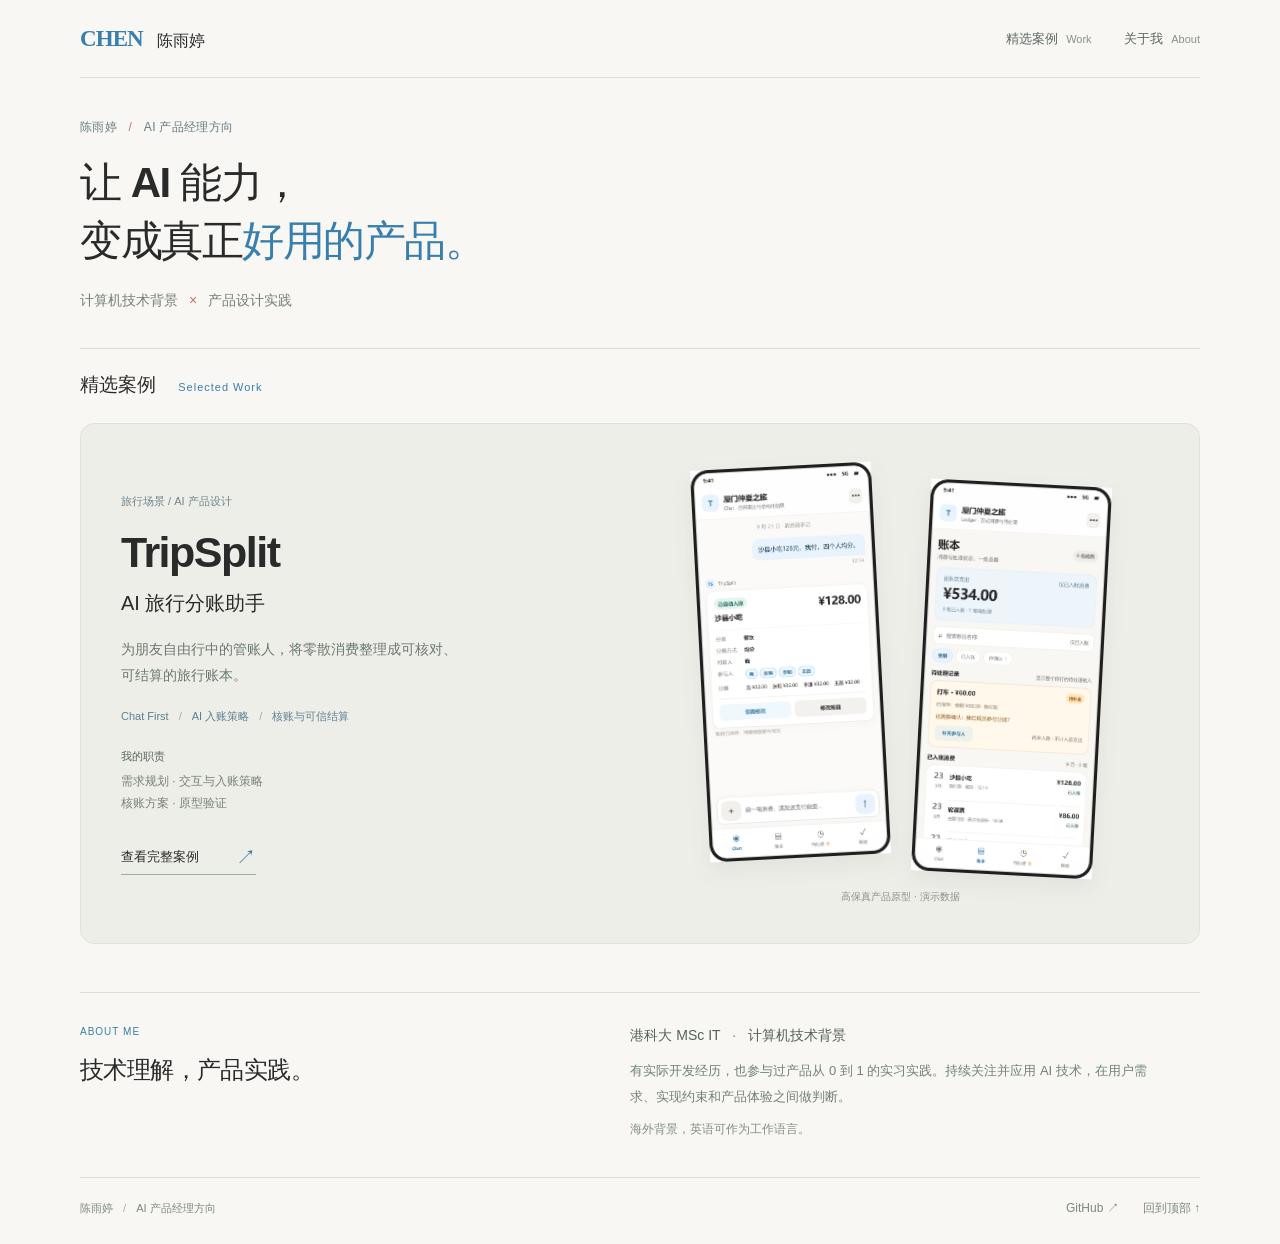
==== commit 00802f83: "Restore vertical homepage and reusable project cards" ====
--- a/index.html
+++ b/index.html
@@ -11,26 +11,47 @@
 </head>
 <body>
   <a class="skip-link" href="#main">跳至内容</a>
-  <header class="site-header"><a class="signature" href="./" aria-label="陈雨婷的作品集首页"><span class="signature-mark">CHEN</span><span>陈雨婷</span></a><nav aria-label="首页导航"><a href="#projects">精选案例 <span>Work</span></a><a href="#about">关于我 <span>About</span></a></nav></header>
+  <header class="site-header">
+    <a class="signature" href="./" aria-label="陈雨婷的作品集首页"><span class="signature-mark">CHEN</span><span>陈雨婷</span></a>
+    <nav aria-label="首页导航"><a href="#projects">精选案例 <span>Work</span></a><a href="#about">关于我 <span>About</span></a></nav>
+  </header>
   <main id="main">
-    <section class="opening" aria-label="个人定位与精选项目">
-      <div class="position"><p class="identity">陈雨婷 <span>/</span> AI 产品经理方向</p><h1>让 AI 能力，<br>变成真正<br><em>好用的产品。</em></h1><p class="foundation">计算机技术背景 <span>×</span> 产品设计实践</p><p class="position-note">从用户任务出发，<br>连接 AI 交互与可靠的产品体验。</p><a class="work-jump" href="#projects"><span aria-hidden="true">↘</span> 精选项目</a></div>
-      <article id="projects" class="featured" aria-labelledby="project-title">
-        <div class="feature-label"><span>FEATURED CASE STUDY</span><b>01</b></div>
-        <div class="project-heading"><div><h2 id="project-title">TripSplit</h2><p>AI 旅行分账助手</p></div><span class="project-field">AI PRODUCT DESIGN</span></div>
-        <a class="prototype-composition" href="projects/tripsplit/" aria-label="查看 TripSplit 完整案例：Chat 与 Ledger 产品原型">
-          <figure class="chat-study"><figcaption><span>Chat</span> 自然表达 → 结构化回执</figcaption><div class="screen-window chat-window"><img src="projects/tripsplit/assets/chat-clean.png" width="1170" height="2532" alt="Chat 高保真原型：沙县小吃128元自然语言输入，生成四人均分回执与修改入口" fetchpriority="high"></div></figure>
-          <figure class="ledger-study"><figcaption><span>Ledger</span> 账目与待处理记录</figcaption><div class="screen-window ledger-window"><img src="projects/tripsplit/assets/ledger-clean.png" width="1170" height="2532" alt="Ledger 高保真原型：正式支出534元，打车60元待补全且不计入余额" fetchpriority="high"></div></figure>
-          <span class="prototype-note">高保真产品原型 · 演示数据</span>
-        </a>
-        <p class="mobile-prototype-note">左右滑动查看 Chat / Ledger · 演示数据</p>
-        <p class="project-task">把零散消费，整理成可核对、可结算的旅行账本。</p>
-        <p class="project-role"><span>我的职责</span>需求规划 · 交互与入账策略 · 核账方案 · 原型验证</p>
-        <a class="case-link" href="projects/tripsplit/"><span>查看完整案例</span><span aria-hidden="true">↗</span></a>
-      </article>
+    <section class="hero" aria-labelledby="intro-title">
+      <p class="identity">陈雨婷 <span>/</span> AI 产品经理方向</p>
+      <h1 id="intro-title">让 AI 能力，<br>变成真正<em>好用的产品。</em></h1>
+      <p class="foundation">计算机技术背景 <span>×</span> 产品设计实践</p>
     </section>
-    <section id="about" class="about" aria-labelledby="about-title"><div class="about-heading"><span class="eyebrow">A LITTLE ABOUT ME</span><h2 id="about-title">技术理解，<br>产品实践。</h2></div><div class="about-copy"><p class="about-lead">港科大 MSc IT <span>·</span> 计算机技术背景</p><p>有实际开发经历，也参与过产品从 0 到 1 的实习实践。持续关注并应用 AI 技术，在用户需求、实现约束和产品体验之间做判断。</p><p class="about-language">海外背景，英语可作为工作语言。</p></div></section>
+
+    <section id="projects" class="projects" aria-labelledby="projects-title">
+      <div class="section-heading"><h2 id="projects-title">精选案例 <span>Selected Work</span></h2></div>
+      <div class="project-list">
+        <!-- Repeat a project-card for each published project; keep the same copy and media regions. -->
+        <article class="project-card" aria-labelledby="tripsplit-title">
+          <div class="project-copy">
+            <p class="project-category">旅行场景 / AI 产品设计</p>
+            <h3 id="tripsplit-title">TripSplit</h3>
+            <p class="project-subtitle">AI 旅行分账助手</p>
+            <p class="project-description">为朋友自由行中的管账人，将零散消费整理成可核对、可结算的旅行账本。</p>
+            <ul class="project-topics" aria-label="案例关注点"><li>Chat First</li><li>AI 入账策略</li><li>核账与可信结算</li></ul>
+            <p class="project-role"><span>我的职责</span>需求规划 · 交互与入账策略<br> 核账方案 · 原型验证</p>
+            <a class="case-link" href="projects/tripsplit/"><span>查看完整案例</span><span aria-hidden="true">↗</span></a>
+          </div>
+          <a class="project-media" href="projects/tripsplit/" aria-label="查看 TripSplit 完整案例：Chat 与 Ledger 高保真产品原型">
+            <div class="phone-pair">
+              <img class="chat-phone" src="projects/tripsplit/assets/chat-clean.png" width="1170" height="2532" alt="TripSplit Chat 高保真原型：自然语言输入与结构化消费回执" fetchpriority="high">
+              <img class="ledger-phone" src="projects/tripsplit/assets/ledger-clean.png" width="1170" height="2532" alt="TripSplit Ledger 高保真原型：正式消费与待处理记录" fetchpriority="high">
+            </div>
+            <span class="visual-caption">高保真产品原型 · 演示数据</span>
+          </a>
+        </article>
+      </div>
+    </section>
+
+    <section id="about" class="about" aria-labelledby="about-title">
+      <div class="about-heading"><span class="eyebrow">ABOUT ME</span><h2 id="about-title">技术理解，产品实践。</h2></div>
+      <div class="about-copy"><p class="about-lead">港科大 MSc IT <span>·</span> 计算机技术背景</p><p>有实际开发经历，也参与过产品从 0 到 1 的实习实践。持续关注并应用 AI 技术，在用户需求、实现约束和产品体验之间做判断。</p><p class="about-language">海外背景，英语可作为工作语言。</p></div>
+    </section>
   </main>
-  <footer><span>陈雨婷 <span class="footer-divider">/</span> AI 产品经理方向</span><a href="#main">回到顶部 ↑</a></footer>
+  <footer><span>陈雨婷 <span class="footer-divider">/</span> AI 产品经理方向</span><div><a href="https://github.com/Agnes0224" target="_blank" rel="noopener noreferrer">GitHub ↗</a><a href="#main">回到顶部 ↑</a></div></footer>
 </body>
 </html>
--- a/assets/site.css
+++ b/assets/site.css
@@ -1,39 +1,36 @@
-/* Personal portfolio. Project case-study styles stay isolated. */
-:root{--paper:#f8f7f4;--ink:#292b2a;--muted:#738079;--blue:#397fad;--coral:#bd7463;--line:#dce0d8}
-*{box-sizing:border-box}html{scroll-behavior:smooth;scroll-padding-top:30px}body{margin:0;background:var(--paper);color:var(--ink);font-family:Arial,"PingFang SC","Microsoft YaHei",sans-serif;-webkit-font-smoothing:antialiased}a{color:inherit;text-decoration:none}h1,h2,p,figure{margin:0}a:focus-visible{outline:3px solid var(--blue);outline-offset:6px;border-radius:3px}.skip-link{position:fixed;top:12px;left:20px;transform:translateY(-170%);z-index:10;padding:12px;background:white}.skip-link:focus{transform:none}
-.site-header{height:86px;max-width:1440px;margin:auto;padding:0 50px;display:flex;align-items:center;justify-content:space-between;border-bottom:1px solid var(--line)}
+/* Homepage only. Case-study assets and styles remain independent. */
+:root{--paper:#f8f7f4;--ink:#292b2a;--muted:#738079;--blue:#397fad;--coral:#bd7463;--line:#dce0d8;--card:#eeeee8}
+*{box-sizing:border-box}
+html{scroll-behavior:smooth;scroll-padding-top:25px}
+body{margin:0;background:var(--paper);color:var(--ink);font-family:Arial,"PingFang SC","Microsoft YaHei",sans-serif;-webkit-font-smoothing:antialiased}
+a{color:inherit;text-decoration:none}h1,h2,h3,p,ul{margin:0}a:focus-visible{outline:3px solid var(--blue);outline-offset:5px;border-radius:3px}
+.skip-link{position:fixed;top:12px;left:20px;transform:translateY(-170%);z-index:10;padding:12px;background:#fff}.skip-link:focus{transform:none}
+.site-header,main,footer{width:min(100% - 100px,1120px);margin-inline:auto}
+.site-header{height:78px;display:flex;align-items:center;justify-content:space-between;border-bottom:1px solid var(--line)}
 .signature{display:flex;align-items:baseline;gap:14px;font-size:16px;font-weight:550}.signature-mark{font-family:Georgia,"Times New Roman",serif;font-size:23px;letter-spacing:-.04em;font-weight:600;color:var(--blue)}
-.site-header nav{display:flex;gap:34px;font-size:13px;color:#5c6962}.site-header nav a{padding:8px 0}.site-header nav a>span{color:#929b94;font-size:11px;margin-left:5px}
-main,footer{max-width:1320px;margin:auto;padding-inline:50px}.opening{display:grid;grid-template-columns:.83fr 1.17fr;gap:65px;align-items:center;padding:44px 0 66px}
-.position{padding-bottom:24px}.identity{font-size:12px;line-height:1.8;color:#687b83;letter-spacing:.025em}.identity>span{color:var(--coral);padding:0 8px}.position h1{font-size:clamp(40px,4.1vw,59px);line-height:1.3;font-weight:550;letter-spacing:-.04em;margin:27px 0 29px}.position h1 em{color:var(--blue);font-style:normal}.foundation{font-size:15px;line-height:1.85;color:#66756e}.foundation>span{padding:0 7px;color:var(--coral)}.position-note{font-size:14px;line-height:1.95;color:#849087;margin-top:20px}.work-jump{display:inline-flex;align-items:center;gap:12px;font-size:13px;margin-top:30px}.work-jump>span{color:var(--blue);font-size:22px;line-height:1}
-.featured{min-width:0}.feature-label{display:flex;align-items:center;gap:11px;font-size:10px;letter-spacing:.085em;color:#7e8a82;margin-bottom:18px}.feature-label>b{font-size:11px;color:var(--coral);font-weight:500;letter-spacing:0}
-.prototype-composition{display:block;height:420px;position:relative;isolation:isolate;margin-bottom:19px}.prototype-composition figure{position:absolute;width:calc(50% - 7px);max-width:330px}.prototype-composition figcaption{font-size:10px;line-height:1.8;margin-bottom:8px;color:#8b9690;white-space:nowrap}.prototype-composition figcaption>span{font-size:11px;color:var(--blue);margin-right:9px}.screen-window{overflow:hidden;background:#fff;border-radius:19px 19px 5px 5px;box-shadow:0 5px 16px #394e4010}.screen-window img{display:block;width:100%;height:auto;max-width:none}.chat-study{left:0;top:0;z-index:2}.ledger-study{right:0;top:39px;z-index:1}.chat-window{height:340px}.chat-window img{margin-top:-39%}.ledger-window{height:340px}.ledger-window img{margin-top:-45%}.prototype-note{position:absolute;right:1px;bottom:0;font-size:10px;color:#919990}
-.project-heading{display:flex;align-items:center;justify-content:space-between;gap:20px;margin-bottom:18px}.project-heading h2{font-size:32px;font-weight:550;letter-spacing:-.035em}.project-heading p{font-size:13px;margin-top:5px;color:#6f7d74}.project-field{font-size:9px;letter-spacing:.07em;color:#939b94}.project-task{font-size:14px;line-height:1.9;margin-top:16px}.project-role{font-size:11px;color:#7f8a82;line-height:1.9;margin-top:9px}.project-role>span{color:var(--blue);margin-right:10px}.case-link{display:flex;align-items:center;justify-content:space-between;margin-top:17px;padding:13px 0 8px;border-top:1px solid var(--line);font-size:13px}.case-link>span:last-child{color:var(--blue);font-size:22px}.case-link:hover>span:first-child{text-decoration:underline;text-underline-offset:4px}
-.about{display:grid;grid-template-columns:.83fr 1.17fr;gap:65px;border-top:1px solid var(--line);padding:35px 0 43px}.eyebrow{display:block;font-size:10px;letter-spacing:.1em;color:var(--blue);line-height:1.8}.about-heading h2{font-size:27px;line-height:1.5;font-weight:500;letter-spacing:-.025em;margin-top:13px}.about-copy{padding-top:3px}.about-lead{font-size:15px;line-height:1.8;color:#526259}.about-lead>span{padding:0 9px;color:var(--coral)}.about-copy>p:nth-child(2){font-size:14px;line-height:1.95;color:var(--muted);margin-top:12px;max-width:575px}.about-language{font-size:12px;line-height:1.8;color:#89938b;margin-top:13px}
-footer{display:flex;align-items:center;justify-content:space-between;gap:25px;border-top:1px solid var(--line);padding-block:21px 26px;font-size:11px;color:#7d8980}.footer-divider{padding:0 8px;color:#b0b7ad}footer>a{font-size:12px}
-@media(min-width:1500px){.opening{gap:75px;padding-top:50px}.prototype-composition{height:420px}.prototype-composition figure{width:calc(50% - 7px);max-width:346px}.chat-window{height:344px}.ledger-window{height:340px}.ledger-study{top:43px}}
-@media(max-width:1100px){main,footer{padding-inline:36px}.site-header{padding-inline:36px}.opening,.about{grid-template-columns:.83fr 1.17fr;gap:40px}.opening{padding-top:35px}.position h1{font-size:43px}.foundation{font-size:13px}.position-note{font-size:13px}.prototype-composition{height:333px}.chat-window{height:280px}.ledger-window{height:253px}.project-heading h2{font-size:30px}.project-field{display:none}.project-task{font-size:13px}.project-role{font-size:11px}.about-heading h2{font-size:25px}}
-@media(max-width:800px) and (min-width:601px){main,footer{padding-inline:28px}.site-header{padding-inline:28px}.opening,.about{gap:27px;grid-template-columns:.78fr 1.22fr}.position h1{font-size:35px}.identity{font-size:11px}.foundation{font-size:12px}.foundation>span{padding:0 3px}.position-note{font-size:12px}.prototype-composition{height:305px}.prototype-composition figcaption{font-size:9px}.prototype-composition figcaption>span{font-size:10px;margin-right:5px}.chat-window{height:252px}.ledger-window{height:224px}.project-role>span{display:block}.project-task{font-size:13px}.about-lead{font-size:13px}.about-copy>p:nth-child(2){font-size:13px}}
+.site-header nav{display:flex;gap:32px;font-size:13px;color:#5c6962}.site-header nav a{padding:8px 0}.site-header nav a>span{color:#88928b;font-size:11px;margin-left:5px}
+.hero{padding:39px 0 35px}.identity{font-size:12px;line-height:1.8;color:#687b83;letter-spacing:.025em}.identity>span{color:var(--coral);padding-inline:8px}
+.hero h1{font-size:42px;line-height:1.4;font-weight:550;letter-spacing:-.035em;margin:15px 0 17px}.hero h1 em{color:var(--blue);font-style:normal}.foundation{font-size:14px;line-height:1.8;color:#748078}.foundation>span{padding-inline:7px;color:var(--coral)}
+.section-heading{border-top:1px solid var(--line);padding:21px 0 22px}.section-heading h2{font-size:19px;font-weight:500;line-height:1.6}.section-heading h2>span{margin-left:17px;font-size:11px;letter-spacing:.09em;color:var(--blue);font-weight:500}
+/* Each published project shares this layout, independent of the hero or project count. */
+.project-list{display:grid;gap:30px}.project-card{display:grid;grid-template-columns:.95fr 1.05fr;align-items:center;min-width:0;border:1px solid #e0e2da;border-radius:14px;background:var(--card);overflow:hidden}
+.project-copy{padding:37px 20px 37px 40px;min-width:0}.project-category{font-size:11px;line-height:1.8;color:#6f858e}.project-copy h3{font-size:43px;line-height:1.2;font-weight:550;letter-spacing:-.035em;margin-top:15px}.project-subtitle{font-size:20px;line-height:1.7;margin-top:7px}
+.project-description{font-size:14px;line-height:1.9;color:#6a7970;max-width:345px;margin-top:16px}.project-topics{display:flex;gap:0;flex-wrap:wrap;list-style:none;padding:0;margin-top:17px;font-size:11px;line-height:1.9;color:#5d7e90}.project-topics li+li:before{content:"/";padding-inline:10px;color:#a1ada7}
+.project-role{font-size:12px;line-height:1.85;color:#768279;margin-top:19px}.project-role>span{display:block;font-size:11px;color:#53665c;margin-bottom:4px}.case-link{display:inline-flex;align-items:center;justify-content:space-between;gap:37px;font-size:13px;margin-top:22px;padding:10px 0 7px;border-bottom:1px solid #9baea8}.case-link>span:last-child{font-size:20px;color:var(--blue);line-height:1}.case-link:hover{color:var(--blue)}
+.project-media{display:flex;flex-direction:column;align-items:center;justify-content:center;gap:13px;min-width:0;padding:25px 25px 20px 15px;aspect-ratio:1.13}
+.phone-pair{position:relative;width:min(100%,430px);height:409px}.phone-pair img{position:absolute;display:block;width:calc(50% - 16px);max-width:181px;height:auto;filter:drop-shadow(0 9px 10px #34485412)}.chat-phone{left:14px;top:0;transform:rotate(-3deg)}.ledger-phone{right:14px;top:17px;transform:rotate(3deg)}.visual-caption{font-size:10px;line-height:1.8;color:#87928a}
+.about{display:grid;grid-template-columns:.95fr 1.05fr;gap:35px;border-top:1px solid var(--line);margin-top:48px;padding:30px 0 36px}.eyebrow{display:block;font-size:10px;letter-spacing:.1em;color:var(--blue);line-height:1.8}.about-heading h2{font-size:24px;line-height:1.5;font-weight:500;letter-spacing:-.025em;margin-top:11px}.about-lead{font-size:14px;line-height:1.8;color:#526259}.about-lead>span{padding-inline:8px;color:var(--coral)}.about-copy>p:nth-child(2){font-size:13px;line-height:1.95;color:var(--muted);margin-top:10px;max-width:540px}.about-language{font-size:12px;line-height:1.8;color:#818e84;margin-top:10px}
+footer{display:flex;align-items:center;justify-content:space-between;gap:24px;border-top:1px solid var(--line);padding:20px 0 25px;font-size:11px;line-height:1.8;color:#7b887f}.footer-divider{padding-inline:7px;color:#a6afa6}footer>div{display:flex;gap:24px}footer a{font-size:12px}
+@media(max-width:1100px){.site-header,main,footer{width:calc(100% - 72px)}.hero h1{font-size:39px}.project-copy{padding-left:30px}.project-media{padding-inline:10px 16px}.phone-pair{height:365px}.phone-pair img{width:calc(50% - 10px);max-width:159px}.chat-phone{left:5px}.ledger-phone{right:5px}.project-media{aspect-ratio:1.02}.project-copy h3{font-size:40px}.project-description{font-size:13px}.project-topics{font-size:10px}.project-topics li+li:before{padding-inline:7px}}
+@media(max-width:800px){.site-header,main,footer{width:calc(100% - 48px)}.hero{padding-top:32px}.hero h1{font-size:35px}.project-card{grid-template-columns:1fr 1fr}.project-copy{padding:28px 12px 28px 25px}.project-copy h3{font-size:35px}.project-subtitle{font-size:18px}.project-media{padding-left:3px;padding-right:12px}.phone-pair{height:330px}.phone-pair img{max-width:139px}.project-topics{font-size:10px}.project-role{font-size:11px}.about{gap:30px}.about-heading h2{font-size:22px}}
 @media(max-width:600px){
- html{scroll-padding-top:18px}.site-header{height:66px;padding-inline:22px}.signature{gap:10px;font-size:14px}.signature-mark{font-size:21px}.site-header nav{gap:23px;font-size:12px}.site-header nav a>span{display:none}main,footer{padding-inline:22px}
- .opening{display:flex;flex-direction:column;gap:27px;align-items:stretch;padding:30px 0 34px}.position{padding:0}.identity{font-size:11px;line-height:1.8}.identity>span{padding-inline:6px}.position h1{font-size:33px;line-height:1.35;letter-spacing:-.035em;margin:14px 0 15px}.position h1 br:last-of-type{display:none}.foundation{font-size:12px;line-height:1.8}.foundation>span{padding:0 5px}.position-note{display:none}.work-jump{display:none}
- .feature-label{font-size:9px;margin-bottom:11px;letter-spacing:.09em}.feature-label>b{font-size:10px}.prototype-composition{height:248px;margin-bottom:14px}.prototype-composition figure{width:58%;max-width:none}.prototype-composition figcaption{font-size:9px;line-height:1.8;margin-bottom:6px}.prototype-composition figcaption>span{font-size:10px;margin-right:4px}.chat-study{top:0;left:0}.ledger-study{top:29px;right:0}.chat-window{height:207px;border-radius:14px 14px 4px 4px}.chat-window img{margin-top:-39%}.ledger-window{height:190px;border-radius:14px 14px 4px 4px}.ledger-window img{margin-top:-45%}.prototype-note{font-size:9px}
- .project-heading{margin-bottom:13px;align-items:baseline}.project-heading h2{font-size:29px}.project-heading p{font-size:12px;margin-top:4px}.project-field{display:block;font-size:8px}.project-task{font-size:13px;line-height:1.8;margin-top:12px}.project-role{font-size:11px;line-height:1.85;margin-top:8px}.project-role>span{margin-right:7px}.case-link{font-size:13px;margin-top:12px;padding:10px 0 7px}.case-link>span:last-child{font-size:21px}
- .about{grid-template-columns:1fr;gap:17px;padding:27px 0 30px}.eyebrow{font-size:10px}.about-heading h2{font-size:23px;margin-top:8px}.about-heading h2 br{display:none}.about-copy{padding:0}.about-lead{font-size:14px;line-height:1.85}.about-lead>span{padding:0 5px}.about-copy>p:nth-child(2){font-size:13px;line-height:1.95;margin-top:10px}.about-language{font-size:12px;line-height:1.85;margin-top:10px}footer{font-size:11px;padding-block:19px 22px;gap:18px}footer>a{white-space:nowrap;font-size:11px}.footer-divider{padding:0 4px}
+ .site-header,main,footer{width:calc(100% - 44px)}.site-header{height:66px}.signature{gap:10px;font-size:14px}.signature-mark{font-size:21px}.site-header nav{gap:23px;font-size:12px}.site-header nav a>span{display:none}
+ .hero{padding:29px 0 29px}.identity{font-size:11px}.identity>span{padding-inline:6px}.hero h1{font-size:29px;line-height:1.45;letter-spacing:-.035em;margin:14px 0 15px}.foundation{font-size:12px}.foundation>span{padding-inline:5px}
+ .section-heading{padding:19px 0 18px}.section-heading h2{font-size:18px}.section-heading h2>span{font-size:10px;margin-left:12px;letter-spacing:.07em}
+ .project-list{gap:24px}.project-card{grid-template-columns:1fr;border-radius:12px}.project-copy{padding:27px 25px 0}.project-category{font-size:10px}.project-copy h3{font-size:37px;margin-top:13px}.project-subtitle{font-size:18px;margin-top:5px}.project-description{font-size:13px;line-height:1.9;margin-top:14px;max-width:360px}.project-topics{font-size:10px;margin-top:14px}.project-topics li+li:before{padding-inline:7px}.project-role{font-size:11px;line-height:1.85;margin-top:15px}.project-role>span{font-size:10px;margin-bottom:3px}.project-role br{display:none}.case-link{font-size:12px;margin-top:16px;padding:9px 0 6px;gap:30px}
+ .project-media{aspect-ratio:auto;width:100%;padding:25px 16px 19px;gap:7px}.phone-pair{width:100%;max-width:365px;height:345px}.phone-pair img{width:calc(50% - 12px);max-width:148px}.chat-phone{left:5px;top:0}.ledger-phone{right:5px;top:15px}.visual-caption{font-size:10px}
+ .about{grid-template-columns:1fr;gap:17px;margin-top:34px;padding:25px 0 30px}.about-heading h2{font-size:23px;margin-top:8px}.about-lead{font-size:13px}.about-copy>p:nth-child(2){font-size:13px;line-height:1.95;margin-top:10px}.about-language{font-size:12px}
+ footer{flex-direction:column;align-items:flex-start;gap:12px;padding-block:18px 23px;font-size:10px}footer>div{gap:23px}footer a{font-size:11px}
 }
-@media(max-width:370px){.site-header,main,footer{padding-inline:18px}.site-header nav{gap:18px}.signature{gap:8px}.signature-mark{font-size:20px}.position h1{font-size:30px}.opening{padding-top:25px;gap:24px}.prototype-composition{height:231px}.chat-window{height:192px}.ledger-window{height:175px}.prototype-composition figcaption{font-size:8px}.prototype-composition figcaption>span{font-size:9px}.prototype-note{font-size:9px}.project-field{display:none}}
+@media(max-width:370px){.site-header,main,footer{width:calc(100% - 36px)}.hero h1{font-size:28px}.project-copy{padding-inline:22px}.phone-pair{height:323px}.phone-pair img{max-width:136px}.project-media{padding-inline:14px}.chat-phone{left:4px}.ledger-phone{right:4px}}
 @media(prefers-reduced-motion:reduce){html{scroll-behavior:auto}}
-
-.mobile-prototype-note{display:none}
-@media(max-width:600px){
- .opening{gap:22px}
- .prototype-composition{display:flex;gap:14px;height:338px;overflow-x:auto;overflow-y:hidden;scroll-snap-type:x mandatory;overscroll-behavior-x:contain;scrollbar-width:thin;scrollbar-color:#bdcdd5 transparent;padding-bottom:8px;margin-bottom:7px}
- .prototype-composition figure{position:static;flex:0 0 81%;width:81%;scroll-snap-align:start;max-width:none}
- .prototype-composition figcaption{font-size:10px;line-height:1.8;margin-bottom:7px}
- .prototype-composition figcaption>span{font-size:11px}
- .prototype-composition .screen-window{height:300px;border-radius:14px 14px 4px 4px}
- .prototype-note{display:none}
- .mobile-prototype-note{display:block;font-size:10px;line-height:1.8;color:#8a968d;margin-bottom:12px}
- .project-task{margin-top:10px}
-}
-@media(max-width:370px){.prototype-composition{height:319px}.prototype-composition .screen-window{height:280px}.prototype-composition figcaption{font-size:9px}.prototype-composition figcaption>span{font-size:10px}}
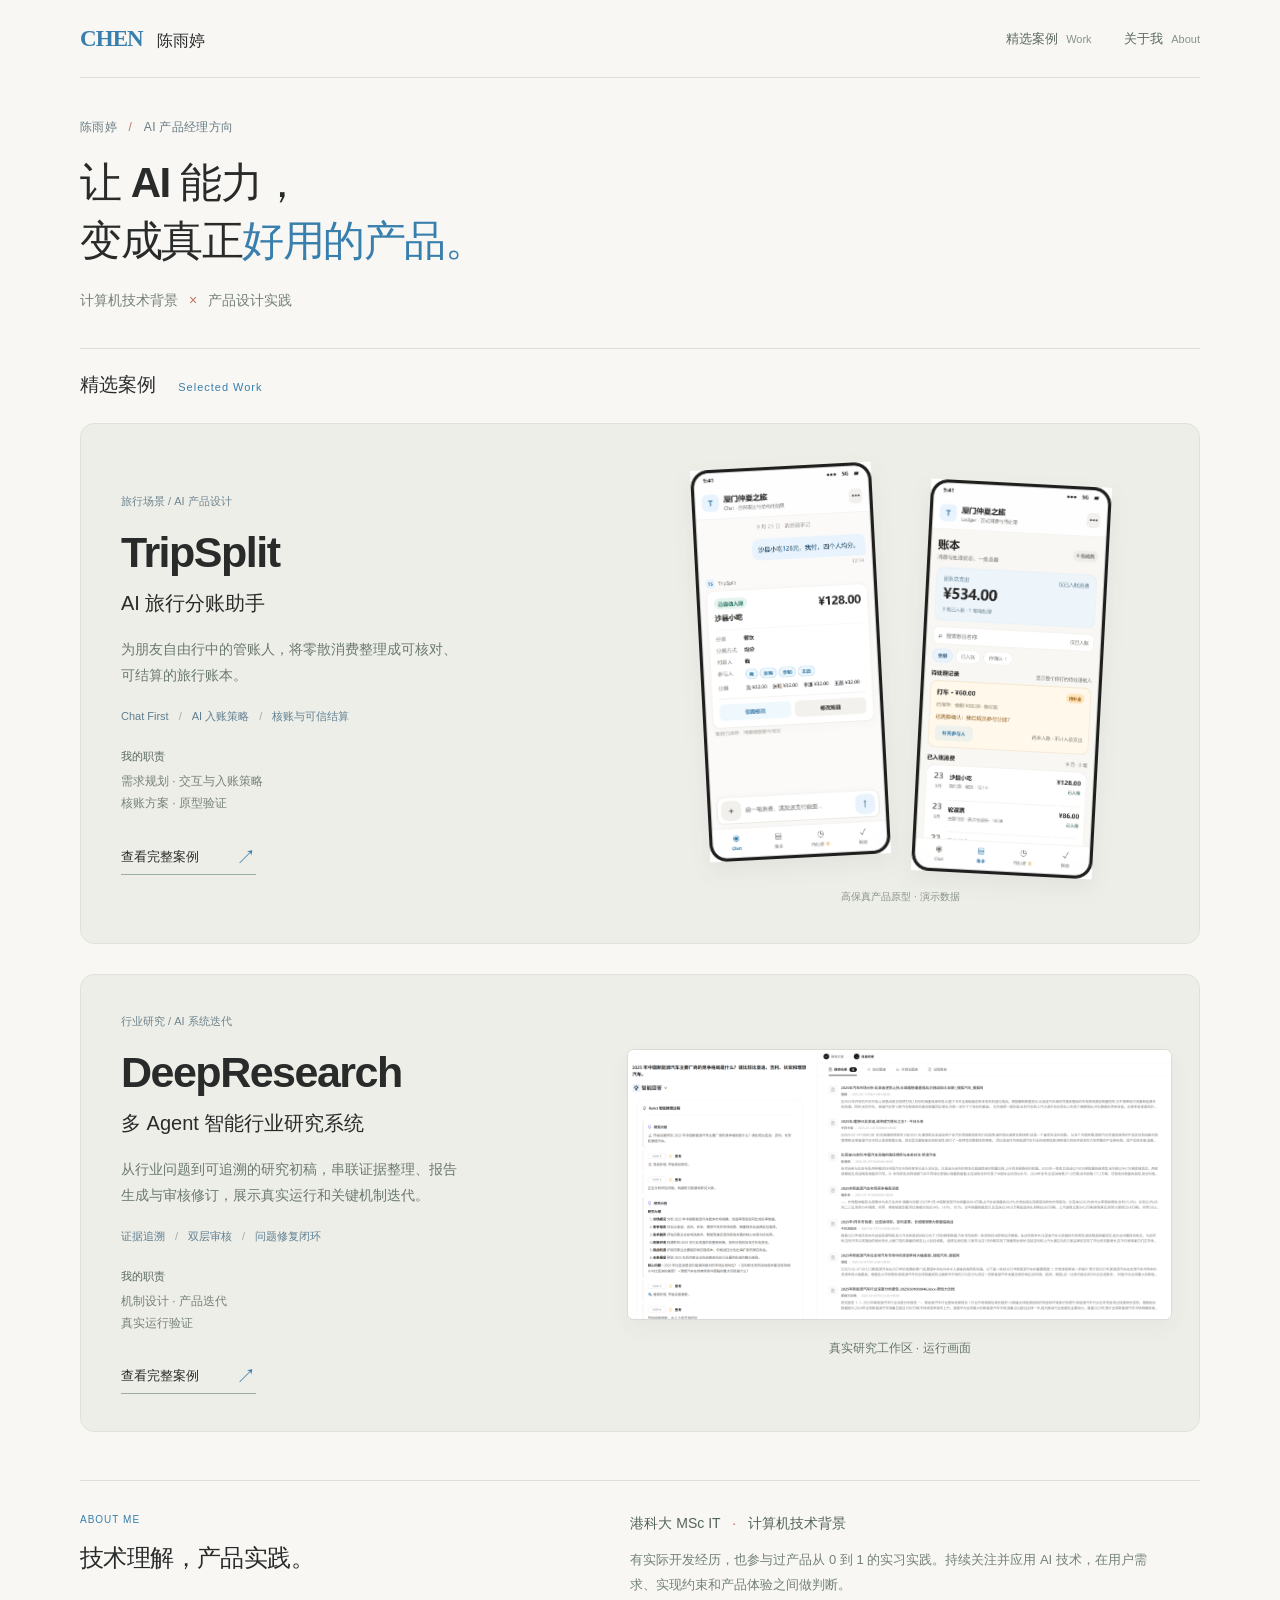
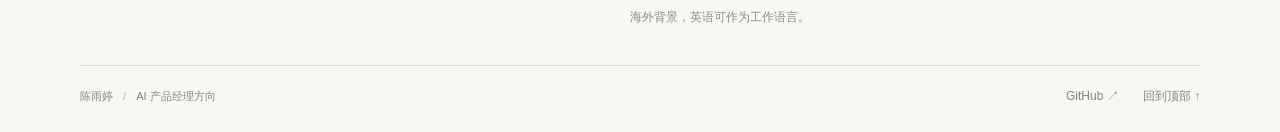
==== commit 9bc83914: "Publish DeepResearch case study and complete research report" ====
--- a/index.html
+++ b/index.html
@@ -5,9 +5,9 @@
   <meta name="viewport" content="width=device-width,initial-scale=1">
   <meta name="theme-color" content="#f8f7f4">
   <title>陈雨婷｜AI 产品经理作品集</title>
-  <meta name="description" content="陈雨婷的 AI 产品经理作品集。计算机技术背景与产品设计实践，关注 AI 交互及可靠性设计。阅读 TripSplit 完整案例。">
+  <meta name="description" content="陈雨婷的 AI 产品经理作品集。计算机技术背景与产品设计实践，关注 AI 交互及可靠性设计。阅读 TripSplit 与 DeepResearch 完整案例。">
   <link rel="icon" href="data:image/svg+xml,%3Csvg xmlns='http://www.w3.org/2000/svg' viewBox='0 0 48 48'%3E%3Crect width='48' height='48' rx='12' fill='%23e8f3fe'/%3E%3Ctext x='24' y='29' text-anchor='middle' font-family='sans-serif' font-size='11' font-weight='700' fill='%23397fad'%3ECHEN%3C/text%3E%3C/svg%3E">
-  <link rel="stylesheet" href="assets/site.css">
+  <link rel="stylesheet" href="assets/site.css?v=55008fb36834">
 </head>
 <body>
   <a class="skip-link" href="#main">跳至内容</a>
@@ -44,6 +44,21 @@
             <span class="visual-caption">高保真产品原型 · 演示数据</span>
           </a>
         </article>
+        <article class="project-card deepresearch-card" aria-labelledby="deepresearch-title">
+          <div class="project-copy">
+            <p class="project-category">行业研究 / AI 系统迭代</p>
+            <h3 id="deepresearch-title">DeepResearch</h3>
+            <p class="project-subtitle">多 Agent 智能行业研究系统</p>
+            <p class="project-description">从行业问题到可追溯的研究初稿，串联证据整理、报告生成与审核修订，展示真实运行和关键机制迭代。</p>
+            <ul class="project-topics" aria-label="案例关注点"><li>证据追溯</li><li>双层审核</li><li>问题修复闭环</li></ul>
+            <p class="project-role"><span>我的职责</span>机制设计 · 产品迭代<br> 真实运行验证</p>
+            <a class="case-link" href="projects/deepresearch/"><span>查看完整案例</span><span aria-hidden="true">↗</span></a>
+          </div>
+          <a class="project-media" href="projects/deepresearch/" aria-label="查看 DeepResearch 完整案例：真实研究工作区与系统迭代">
+            <figure class="research-cover"><img src="projects/deepresearch/assets/workspace-planning-search.png" width="2392" height="1184" alt="DeepResearch 真实研究工作区：研究大纲、执行过程与检索来源。" loading="lazy"></figure>
+            <span class="visual-caption">真实研究工作区 · 运行画面</span>
+          </a>
+        </article>
       </div>
     </section>
 
--- a/assets/site.css
+++ b/assets/site.css
@@ -34,3 +34,11 @@
 }
 @media(max-width:370px){.site-header,main,footer{width:calc(100% - 36px)}.hero h1{font-size:28px}.project-copy{padding-inline:22px}.phone-pair{height:323px}.phone-pair img{max-width:136px}.project-media{padding-inline:14px}.chat-phone{left:4px}.ledger-phone{right:4px}}
 @media(prefers-reduced-motion:reduce){html{scroll-behavior:auto}}
+
+/* DeepResearch addition only; existing TripSplit layout is unchanged. */
+.deepresearch-card .project-media{aspect-ratio:auto;padding:32px 27px 30px 15px;gap:18px}
+.research-cover{margin:0;width:100%;overflow:hidden;border:1px solid #d6ded7;border-radius:7px;background:#fff;box-shadow:0 8px 22px #3448540b}
+.research-cover img{display:block;width:100%;height:auto}
+.deepresearch-card .visual-caption{font-size:12px;color:#65766b}
+@media(max-width:800px){.deepresearch-card .project-media{padding:25px 20px 25px 8px}.deepresearch-card .project-subtitle{font-size:17px}.deepresearch-card .visual-caption{font-size:11px}}
+@media(max-width:600px){.deepresearch-card .project-media{padding:26px 24px 23px;gap:12px}.deepresearch-card .project-subtitle{font-size:18px}.deepresearch-card .visual-caption{font-size:12px}}
